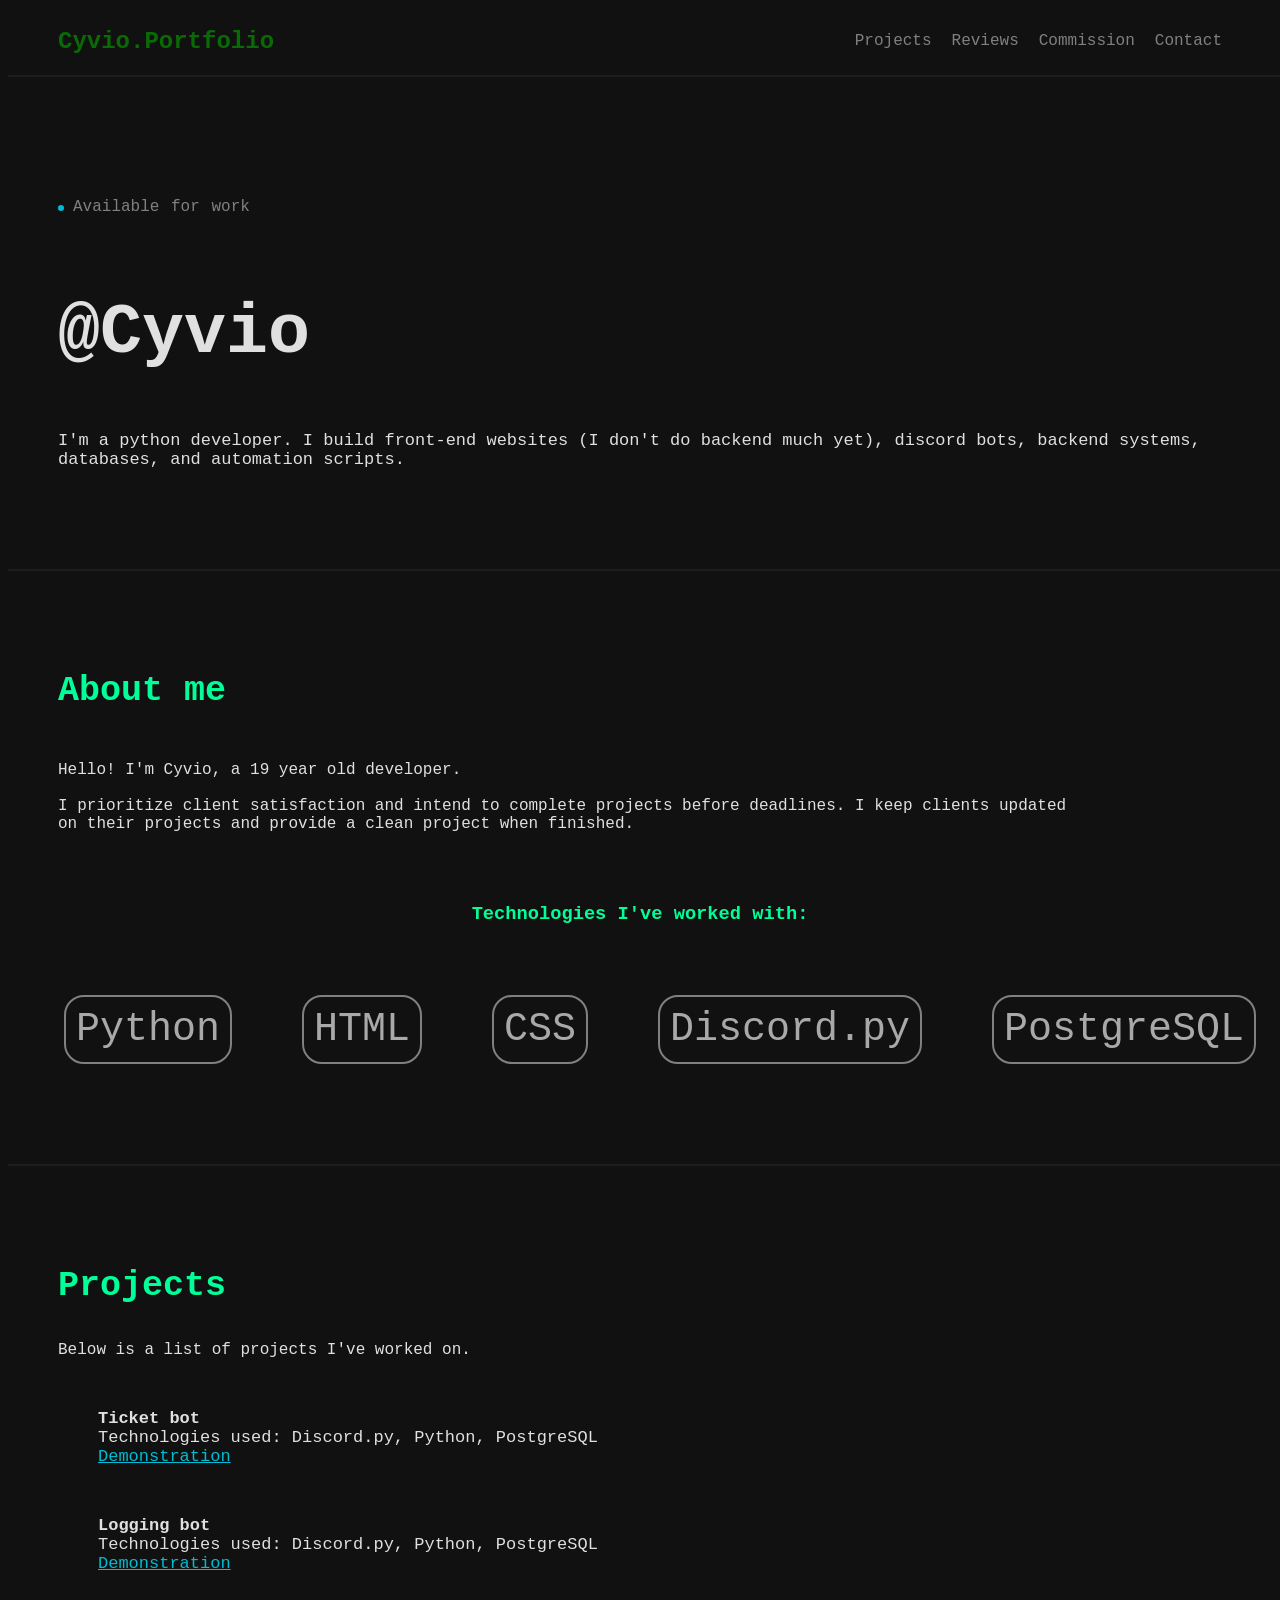
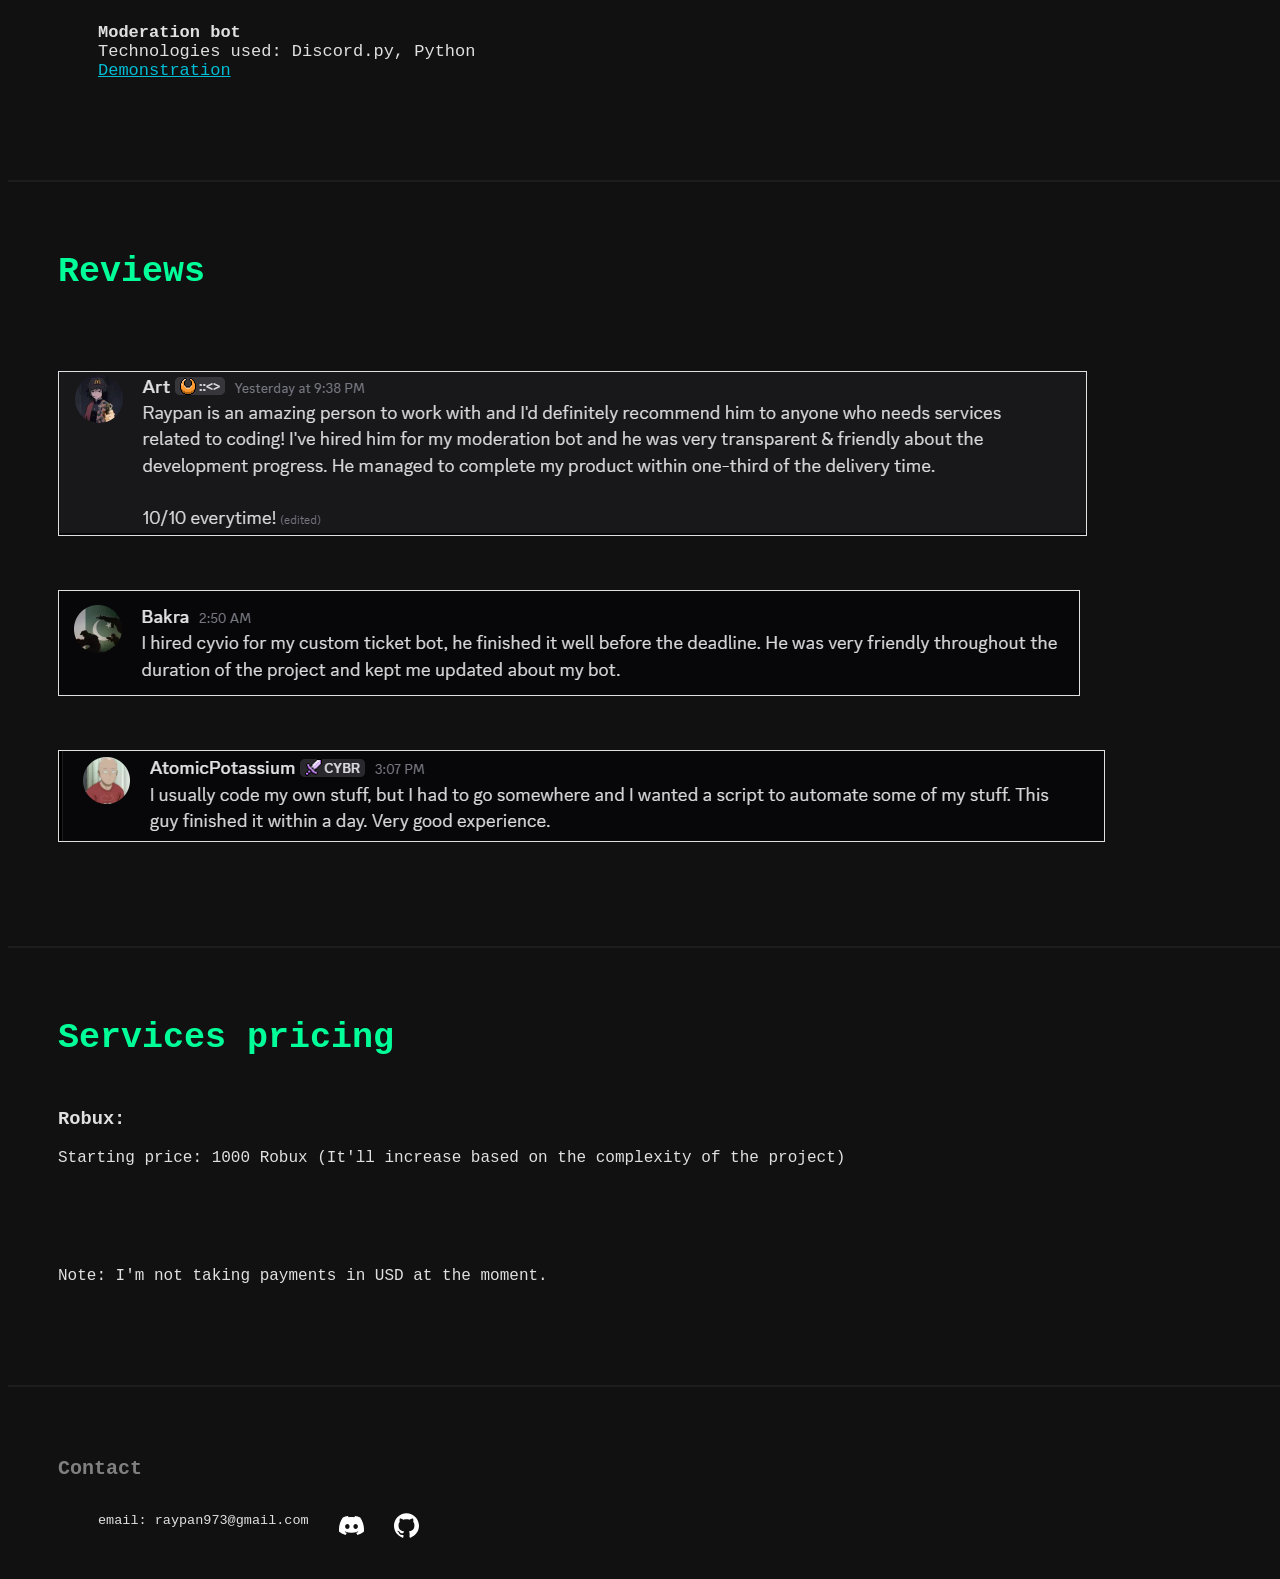
==== index.html @ 3a7b7a1e "Removed a tech" ====
<!DOCTYPE html>
<html lang="en">
<head>
    <meta charset="UTF-8">
    <meta name="viewport" content="width=device-width, initial-scale=1.0">
    <link rel="stylesheet" href="style.css">
    <title>@Cyvio</title>
</head>
<body>

    <!-- Navigation bar -->
    <nav>
        <div class="Navigation">
            <h1 id="Developer_user">Cyvio.Portfolio</h1>
            <ul id="navigation_list">
                <li><a href="#project">Projects</a></li>
                <li><a href="#review">Reviews</a></li>
                <li><a href="#commission">Commission</a></li>
                <li><a href="#contact">Contact</a></li>
            </ul>
        </div>
    </nav>
    <hr id="Navigation_line">

    <!-- Main heading -->
     <section class="main_heading">
        <span id="dot"></span>
        <span id="commission_status">Available for work</span>
        <h1 id="Developer_user_2">@Cyvio</h1>
        <p id="main_heading_description">I'm a python developer. I build front-end websites (I don't do backend much yet), discord bots, backend systems, databases, and automation scripts.</p>
    </section>
    <hr id="Main_heading_line">

    <!-- About me -->
     <section class="aboutme_section">
        <h1 id="Aboutme_heading">About me</h1>
        <p id="Main_description">Hello! I'm Cyvio, a 19 year old developer.</p>
        <br>
        <p id="Aboutme_content">I prioritize client satisfaction and intend to complete projects before deadlines. I keep clients updated<br>on their projects and provide a clean project when finished.</p>
        <h3 id="technologies_heading">Technologies I've worked with:</h3>
        <ul id="technologies_list">
            <li>Python</li>
            <li>HTML</li>
            <li>CSS</li>
            <li>Discord.py</li>
            <li>PostgreSQL</li>
        </ul>
    </section>
     <hr id="Aboutme_line">

     <!-- My projects -->
    <section id="project">
        <h1 id="project_heading">Projects</h1>
        <p id="project_description">Below is a list of projects I've worked on.</p>
        <ul id="project_list">
            <li>
                <strong>Ticket bot</strong>
                <br>
                Technologies used: Discord.py, Python, PostgreSQL
                <br>
                <a href="https://www.youtube.com/watch?v=utS9kUXJtGw" target="_blank">Demonstration</a>
            </li>
            <li>
                <strong>Logging bot</strong>
                <br>
                Technologies used: Discord.py, Python, PostgreSQL
                <br>
                <a href="https://www.youtube.com/watch?v=Y54O_bILZB4" target="_blank">Demonstration</a>
            </li>
            <li>
                <strong>Moderation bot</strong>
                <br>
                Technologies used: Discord.py, Python
                <br>
                <a href="https://www.youtube.com/watch?v=-VPYNNoj98g" target="_blank">Demonstration</a>
            </li>
        </ul>
    </section>
    <hr id="project_line">

    <!-- My reviews -->
     <section id="review">
        <h1 id="reviews_heading">Reviews</h1>
        <img src="review.png" alt="Review_1"/>
        <img src="review2.png" alt="Review_2"/>
        <img src="review3.png" alt="Review_3"/>
     </section>
     <hr id="review_line">

    <!-- Commission -->
     <section id="commission">
        <h1 id="payment_method">Services pricing</h1>
        <h3 id="robux_method">Robux:</h3>
        <p id="robux_pricing">Starting price: 1000 Robux (It'll increase based on the complexity of the project)</p>
        <p id="note">Note: I'm not taking payments in USD at the moment.</p>
     </section>
     <hr id="commission_line">

     <!-- Contact me -->
      <section id="contact">
        <h5 id="contact_info">Contact</h5>
        <ul id="contact_list">
            <li id="email">email: raypan973@gmail.com</li>
            <li>
                <a href="https://discord.com/users/804384349855678515" target="_blank">
                    <img src="discord.svg">
                </a>
            </li>
            <li>
                <a href="https://github.com/Cyvio-dev" target="_blank">
                    <img src="github.svg">
                </a>
            </li>
        </ul>
      </section>

</body>
</html>
---- style.css ----
body {
    background-color: #111111;
}

/* Navigation bar */
.Navigation {
  display: flex;
  justify-content: space-between;
  align-items: center;
}

#navigation_list {
  list-style: none;
  display: flex;
  gap: 20px;
  font-family: "JetBrain Mono", monospace;
  padding-right: 50px;
}

#navigation_list a {
    text-decoration: none;
    color: grey;
}

#navigation_list a:hover {
    color: darkgrey;
}

#Developer_user {
    font-family: "JetBrains Mono", monospace;
    color: #0a6a05;
    padding-left: 50px;
}

#Navigation_line {
    margin-top: 0;
    border: 1px solid rgba(30, 30, 30, 0.941);
    width: 1500px;
}

/* Main heading */
.main_heading {
    padding-left: 50px;
    margin-top: 120px;
}

#dot {
    display: inline-block;
    width: 6px;
    height: 6px;
    background: #00bcd4;
    border-radius: 50%;
}

#commission_status {
    color: grey;
    padding-left: 5px;
    word-spacing: 2px;
    font-family: "JetBrains Mono", monospace;
}

#Developer_user_2 {
    font-family: "JetBrains Mono", monospace;
    color: #e0e0e0;
    padding-top: 20px;
    font-size: 70px;
}

#main_heading_description {
    font-family: "JetBrain Mono", monospace;
    color: #e0e0e0;
    font-size: 17px;
}

#Main_heading_line {
    margin-top: 100px;
    border: 1px solid rgba(30, 30, 30, 0.941);
    width: 1500px;
}

/* About me */
.aboutme_section {
    margin-top: 100px;
    padding-left: 50px;
}

#Aboutme_heading {
    font-family: "JetBrain Mono", monospace;
    font-size: 35px;
    color: #00ff99;
}

#Main_description {
    color: #e0e0e0;
    font-family: "JetBrain Mono", monospace;
    margin-top: 50px;
    margin-bottom: 0px;
}

#Aboutme_content {
    color: #e0e0e0;
    font-family: "JetBrain Mono", monospace;
    margin-top: 0px;
}

#technologies_heading {
    color: #00ff99;
    font-family: "JetBrain Mono", monospace;
    margin-top: 70px;
    text-align: center;
    padding-right: 50px;
}

#technologies_list {
    list-style: none;
    color: darkgrey;
    font-family: "JetBrain Mono", monospace;
    display: flex;
    justify-content: center;
    padding-right: 50px;
    margin-top: 70px;
    gap: 70px;
    font-size: 40px;
}

#technologies_list li {
    border: 2px solid grey;
    padding: 10px;
    border-radius: 20px;
}

#Aboutme_line {
    margin-top: 100px;
    border: 1px solid rgba(30, 30, 30, 0.941);
    width: 1500px;
}

/* My projects */
#project {
    margin-top: 100px;
    padding-left: 50px;
}

#project_heading {
    font-family: "JetBrain Mono", monospace;
    font-size: 35px;
    color: #00ff99;
}

#project_description {
    margin-top: 35px;
    font-family: "JetBrain Mono", monospace;
    color: #e0e0e0;
}

#project_list {
    margin-top: 50px;
    list-style: none;
    font-family: "JetBrain Mono", monospace;
    color: #e0e0e0;
}

#project_list li {
    margin-bottom: 50px;
    font-size: 17px;
}

#project_list a {
    color: #00bcd4;
}

#project_line {
    margin-top: 100px;
    border: 1px solid rgba(30, 30, 30, 0.941);
    width: 1500px;
}

/* My reviews */
#review {
    margin-top: 70px;
    padding-left: 50px;
}

#reviews_heading {
    font-family: "JetBrain Mono", monospace;
    font-size: 35px;
    color: #00ff99;
}

#review img {
    border: 1px solid #e0e0e0;
    margin-top: 50px;
}

#review_line {
    margin-top: 100px;
    border: 1px solid rgba(30, 30, 30, 0.941);
    width: 1500px;
}

/* Commission */
#commission {
    margin-top: 70px;
    padding-left: 50px;
}

#payment_method {
    font-family: "JetBrain Mono", monospace;
    font-size: 35px;
    color: #00ff99;
}

#robux_method {
    font-family: "JetBrain Mono", monospace;
    color: #e0e0e0;
    margin-top: 50px;
}

#robux_pricing {
    font-family: "JetBrain Mono", monospace;
    color:#e0e0e0;
}

#note {
    font-family: "JetBrain Mono", monospace;
    color: #e0e0e0;
    margin-top: 100px;
}

#commission_line {
    margin-top: 100px;
    border: 1px solid rgba(30, 30, 30, 0.941);
    width: 1500px;
}

/* My contact */
#contact {
    margin-top: 70px;
    padding-left: 50px;
}

#contact_info {
    font-family: "JetBrain Mono", monospace;
    font-size: 20px;
    color: grey;
}

#contact_list {
    list-style: none;
    display: flex;
    gap: 30px;
}

#email {
    font-family: "JetBrain Mono", monospace;
    color: #e0e0e0;
    font-size: 13.5px;
}

#contact_list img {
    width: 25px;
    filter: invert(1);
}


html {
  scroll-behavior: smooth;
}

section {
  scroll-margin-top: 80px;
}
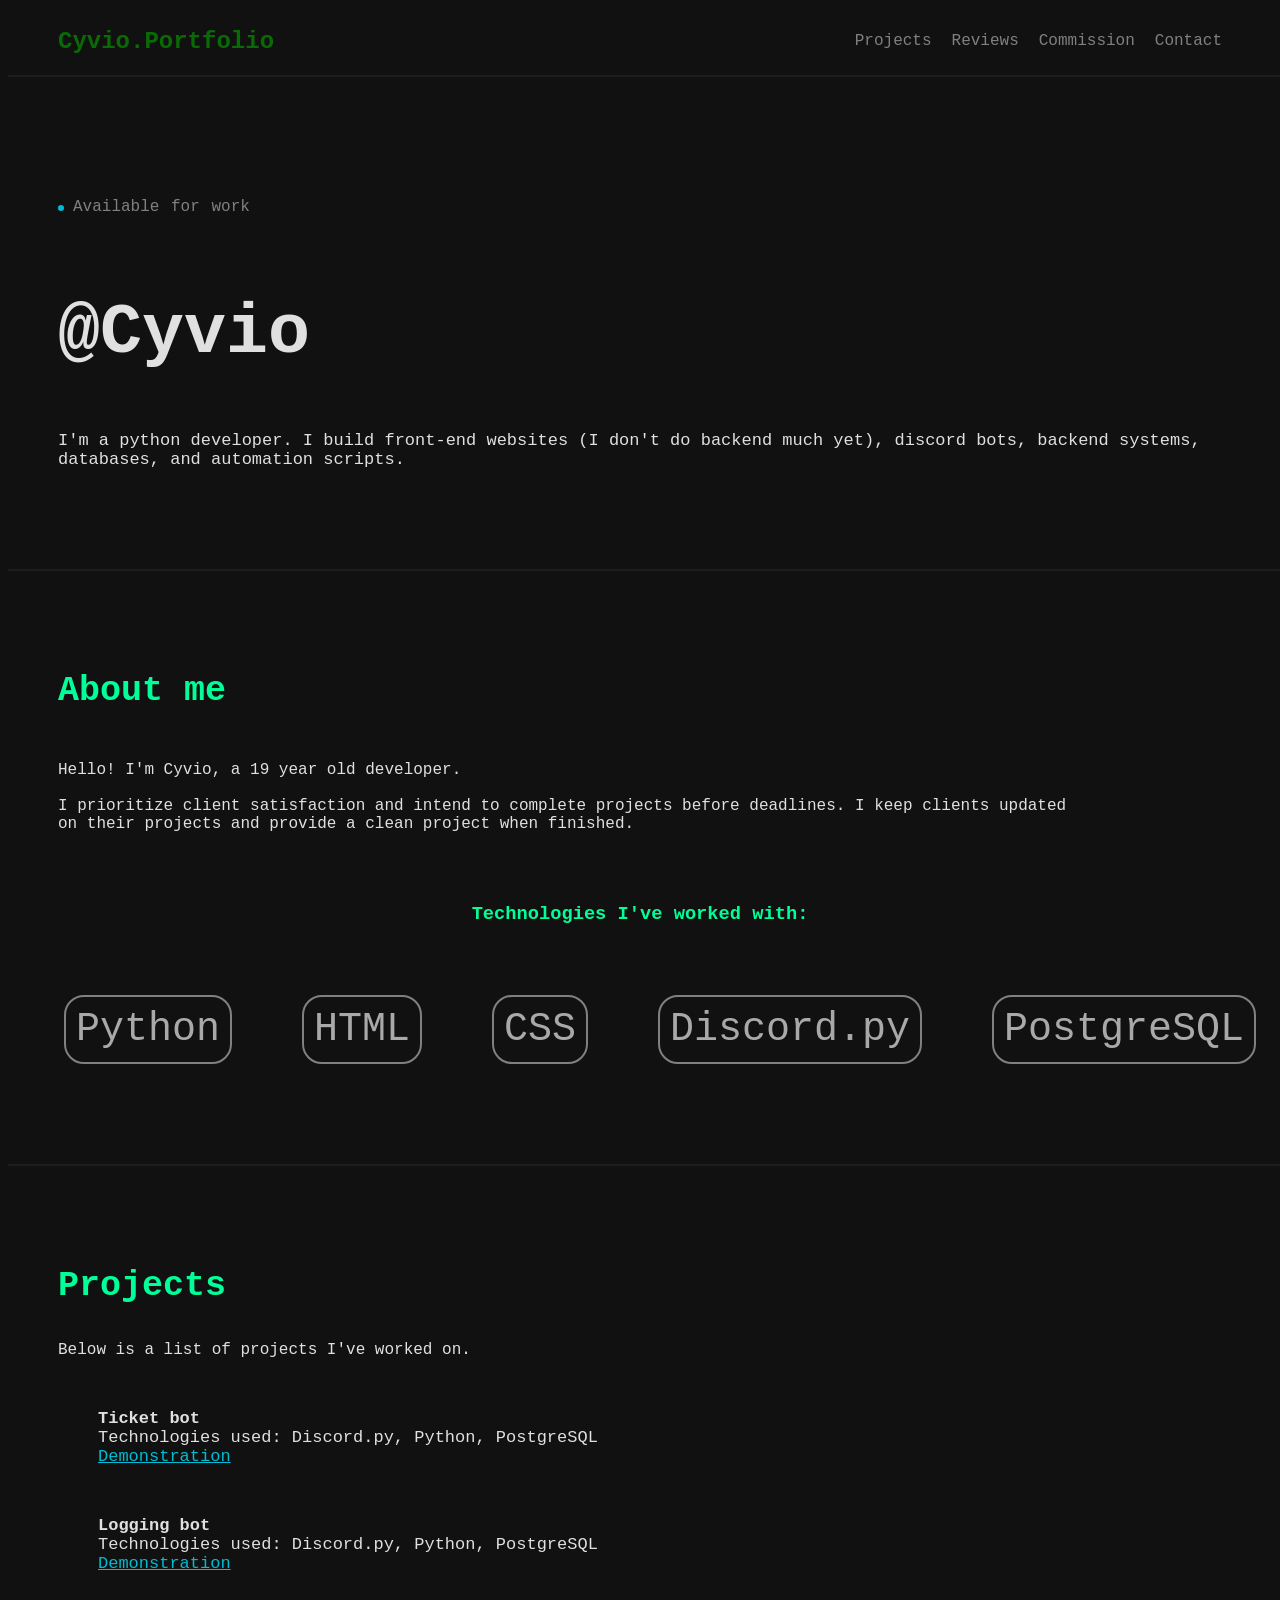
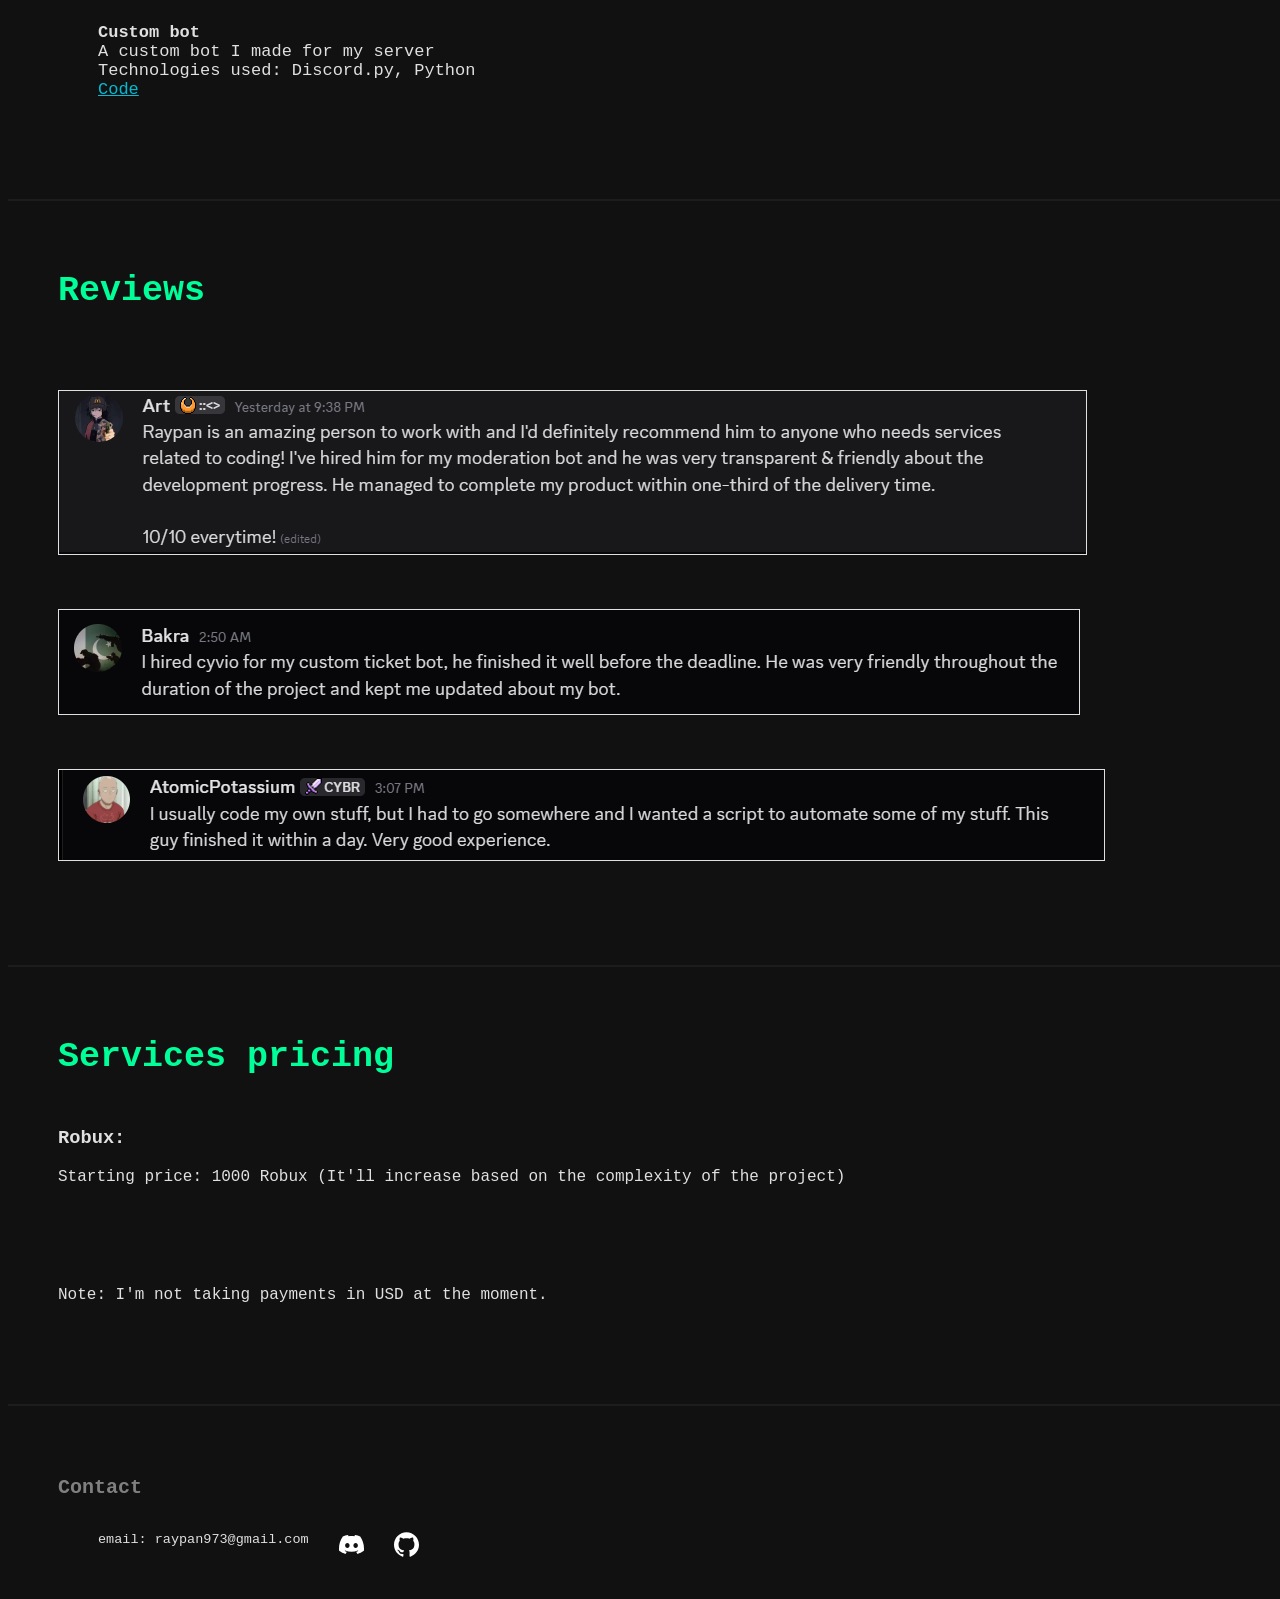
==== commit aac51597: "Added a project" ====
--- a/index.html
+++ b/index.html
@@ -68,11 +68,13 @@
                 <a href="https://www.youtube.com/watch?v=Y54O_bILZB4" target="_blank">Demonstration</a>
             </li>
             <li>
-                <strong>Moderation bot</strong>
+                <strong>Custom bot</strong>
+                <br>
+                A custom bot I made for my server
                 <br>
                 Technologies used: Discord.py, Python
                 <br>
-                <a href="https://www.youtube.com/watch?v=-VPYNNoj98g" target="_blank">Demonstration</a>
+                <a href="https://github.com/Cyvio-dev/Custom-bot" target="_blank">Code</a>
             </li>
         </ul>
     </section>
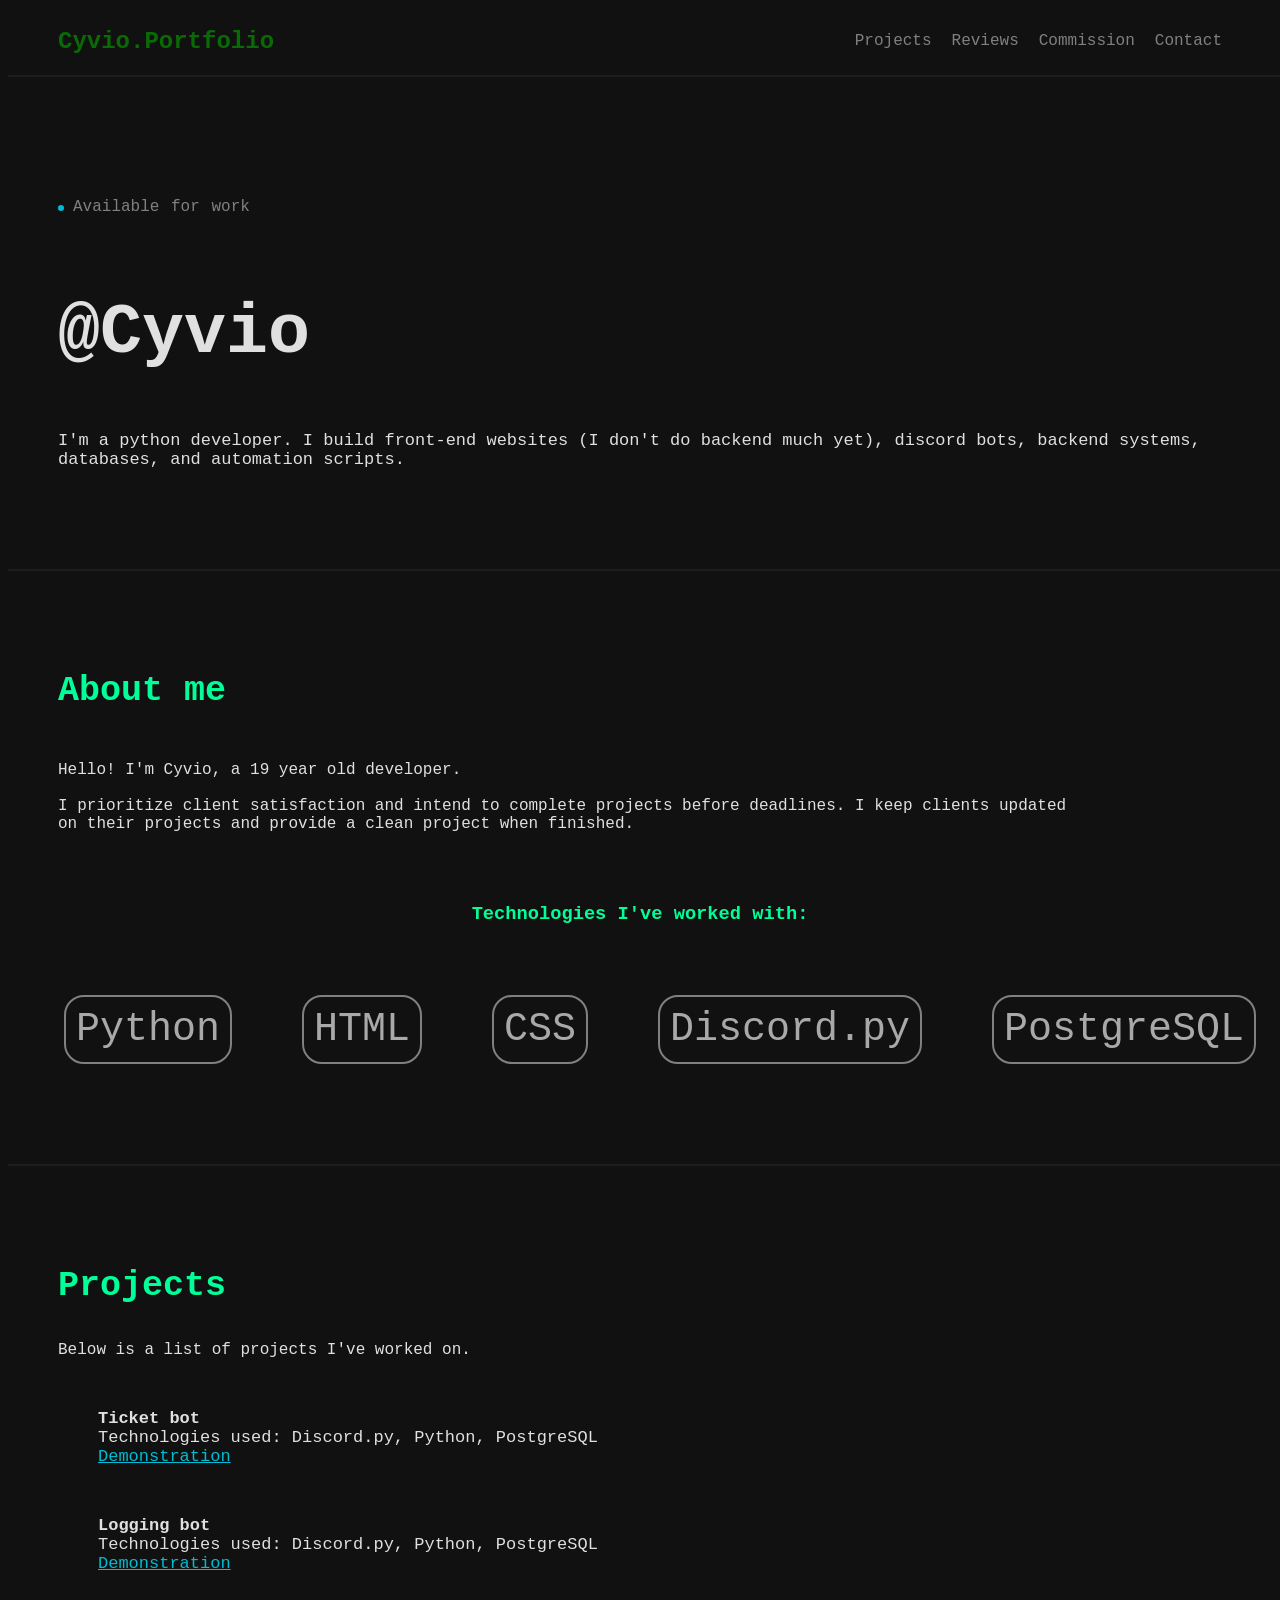
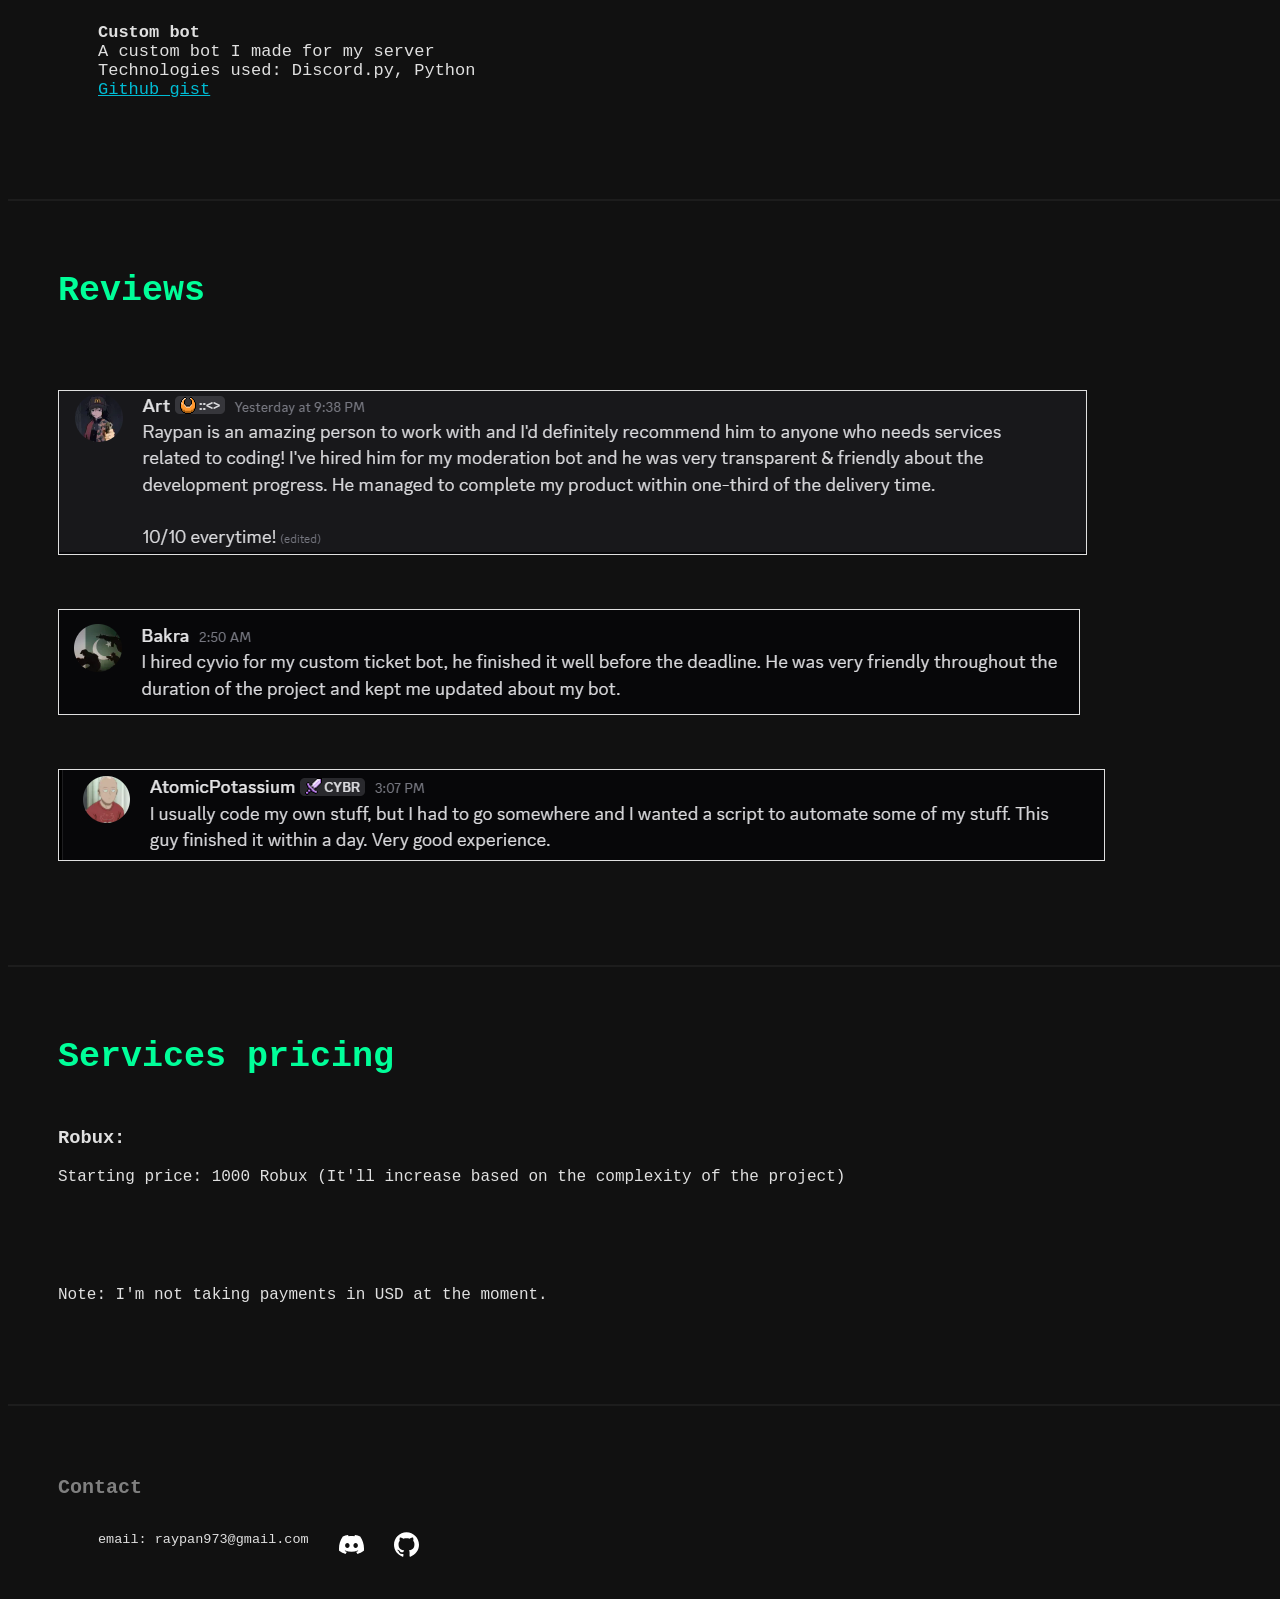
==== commit dd00e0e9: "Changed links" ====
--- a/index.html
+++ b/index.html
@@ -74,7 +74,7 @@
                 <br>
                 Technologies used: Discord.py, Python
                 <br>
-                <a href="https://github.com/Cyvio-dev/Custom-bot" target="_blank">Code</a>
+                <a href="https://gist.github.com/Cyvio-dev/725936ddc786d1ee50e1bc332ef6ec6b" target="_blank">Github gist</a>
             </li>
         </ul>
     </section>
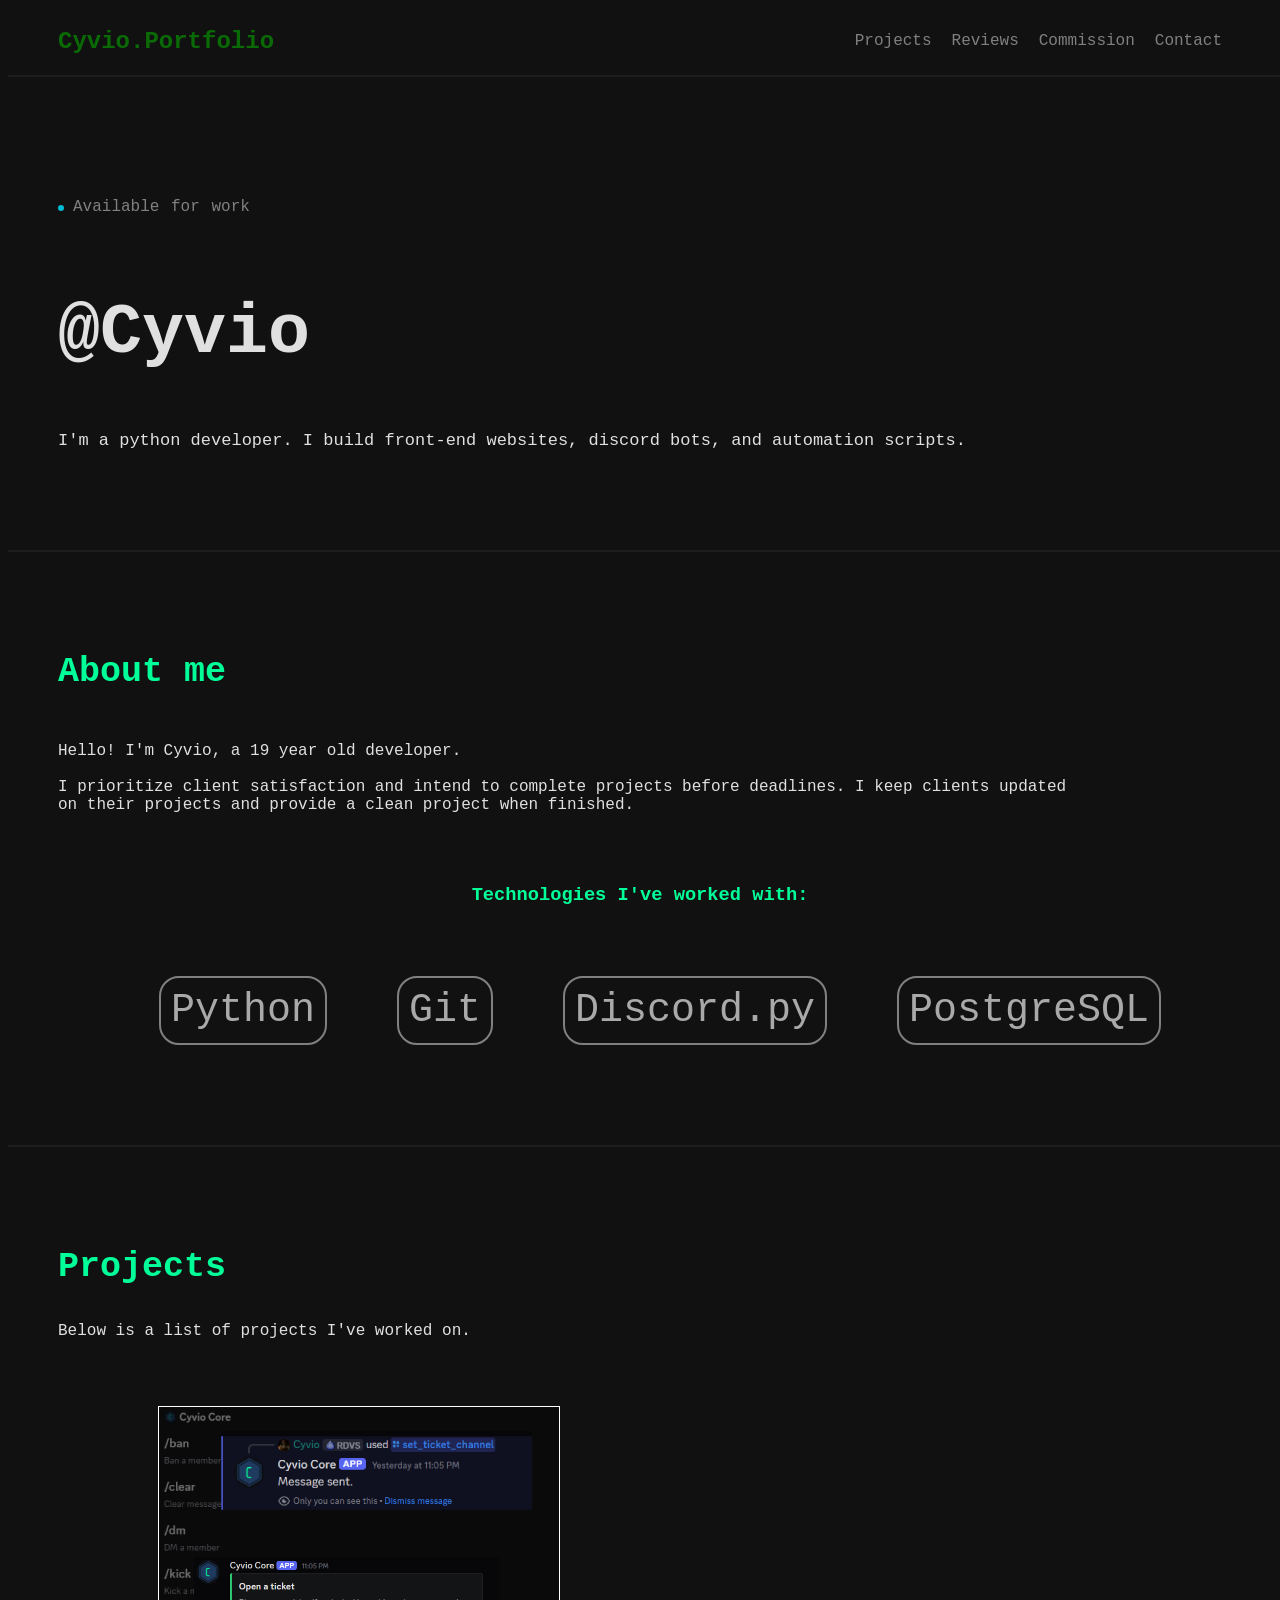
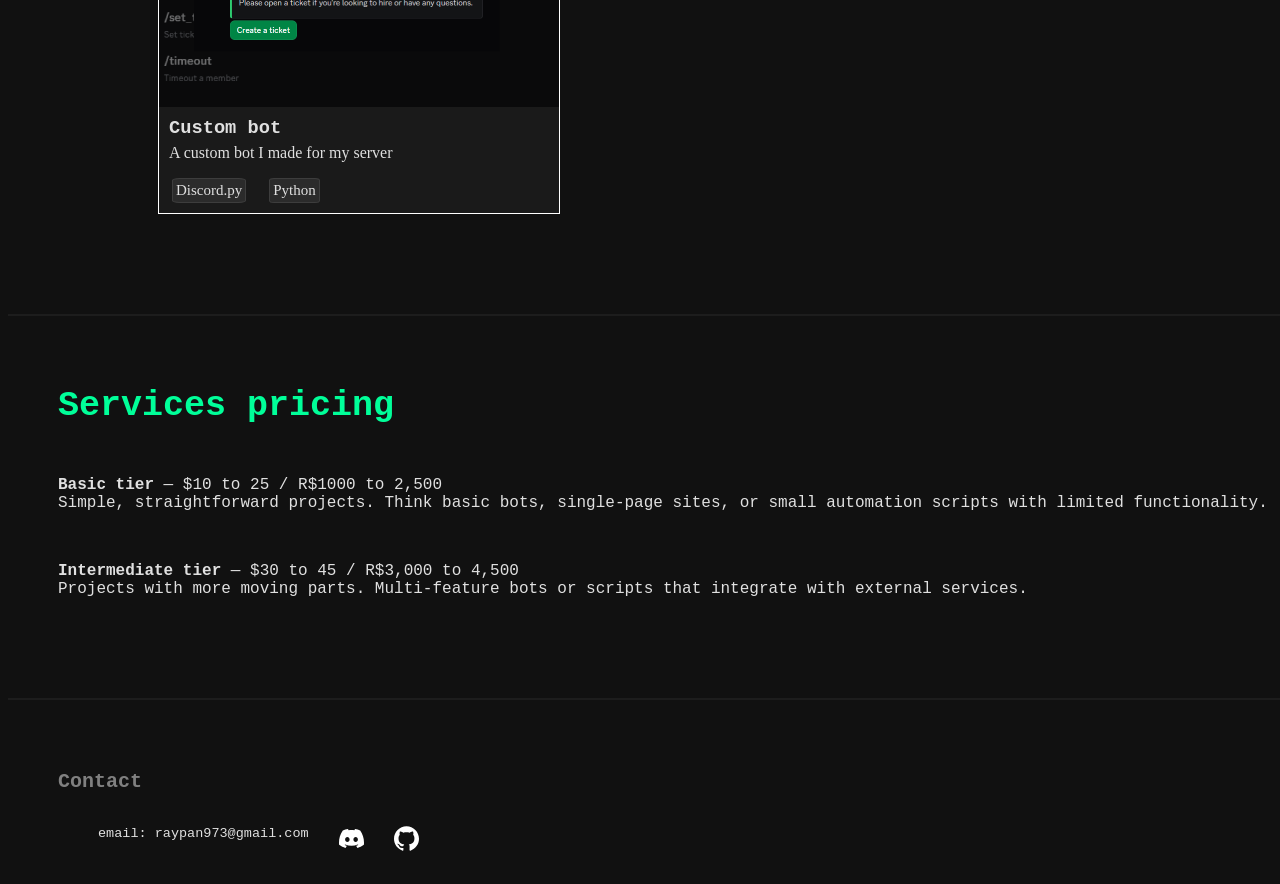
==== commit c14ad6ed: "Made changes" ====
--- a/index.html
+++ b/index.html
@@ -2,7 +2,6 @@
 <html lang="en">
 <head>
     <meta charset="UTF-8">
-    <meta name="viewport" content="width=device-width, initial-scale=1.0">
     <link rel="stylesheet" href="style.css">
     <title>@Cyvio</title>
 </head>
@@ -14,7 +13,7 @@
             <h1 id="Developer_user">Cyvio.Portfolio</h1>
             <ul id="navigation_list">
                 <li><a href="#project">Projects</a></li>
-                <li><a href="#review">Reviews</a></li>
+                <li><a href="reviews.html">Reviews</a></li>
                 <li><a href="#commission">Commission</a></li>
                 <li><a href="#contact">Contact</a></li>
             </ul>
@@ -27,7 +26,7 @@
         <span id="dot"></span>
         <span id="commission_status">Available for work</span>
         <h1 id="Developer_user_2">@Cyvio</h1>
-        <p id="main_heading_description">I'm a python developer. I build front-end websites (I don't do backend much yet), discord bots, backend systems, databases, and automation scripts.</p>
+        <p id="main_heading_description">I'm a python developer. I build front-end websites, discord bots, and automation scripts.</p>
     </section>
     <hr id="Main_heading_line">
 
@@ -40,8 +39,7 @@
         <h3 id="technologies_heading">Technologies I've worked with:</h3>
         <ul id="technologies_list">
             <li>Python</li>
-            <li>HTML</li>
-            <li>CSS</li>
+            <li>Git</li>
             <li>Discord.py</li>
             <li>PostgreSQL</li>
         </ul>
@@ -52,49 +50,24 @@
     <section id="project">
         <h1 id="project_heading">Projects</h1>
         <p id="project_description">Below is a list of projects I've worked on.</p>
-        <ul id="project_list">
-            <li>
-                <strong>Ticket bot</strong>
-                <br>
-                Technologies used: Discord.py, Python, PostgreSQL
-                <br>
-                <a href="https://www.youtube.com/watch?v=utS9kUXJtGw" target="_blank">Demonstration</a>
-            </li>
-            <li>
-                <strong>Logging bot</strong>
-                <br>
-                Technologies used: Discord.py, Python, PostgreSQL
-                <br>
-                <a href="https://www.youtube.com/watch?v=Y54O_bILZB4" target="_blank">Demonstration</a>
-            </li>
-            <li>
-                <strong>Custom bot</strong>
-                <br>
-                A custom bot I made for my server
-                <br>
-                Technologies used: Discord.py, Python
-                <br>
-                <a href="https://gist.github.com/Cyvio-dev/725936ddc786d1ee50e1bc332ef6ec6b" target="_blank">Github gist</a>
-            </li>
-        </ul>
+        <div class="project_cards">
+            <div class="project_1">
+                <a href="https://gist.github.com/Cyvio-dev/725936ddc786d1ee50e1bc332ef6ec6b" target="_blank"><img src="images/custombot.png" id="custombot" alt="custombot_preview"></a>
+                <h3 id="projectheading_1">Custom bot</h3>
+                <p id="description_1">A custom bot I made for my server</p>
+                <div class="tags">
+                    <span class="tag">Discord.py</span>
+                    <span class="tag">Python</span>
+                </div>
+            </div>
     </section>
     <hr id="project_line">
-
-    <!-- My reviews -->
-     <section id="review">
-        <h1 id="reviews_heading">Reviews</h1>
-        <img src="review.png" alt="Review_1"/>
-        <img src="review2.png" alt="Review_2"/>
-        <img src="review3.png" alt="Review_3"/>
-     </section>
-     <hr id="review_line">
 
     <!-- Commission -->
      <section id="commission">
         <h1 id="payment_method">Services pricing</h1>
-        <h3 id="robux_method">Robux:</h3>
-        <p id="robux_pricing">Starting price: 1000 Robux (It'll increase based on the complexity of the project)</p>
-        <p id="note">Note: I'm not taking payments in USD at the moment.</p>
+        <p id="basic_tier"><strong>Basic tier</strong> — $10 to 25 / R$1000 to 2,500<br>Simple, straightforward projects. Think basic bots, single-page sites, or small automation scripts with limited functionality.</p>
+        <p id="intermediate_tier"><strong>Intermediate tier</strong> — $30 to 45 / R$3,000 to 4,500<br>Projects with more moving parts. Multi-feature bots or scripts that integrate with external services.</p>
      </section>
      <hr id="commission_line">
 
@@ -105,12 +78,12 @@
             <li id="email">email: raypan973@gmail.com</li>
             <li>
                 <a href="https://discord.com/users/804384349855678515" target="_blank">
-                    <img src="discord.svg">
+                    <img src="images/discord.svg">
                 </a>
             </li>
             <li>
                 <a href="https://github.com/Cyvio-dev" target="_blank">
-                    <img src="github.svg">
+                    <img src="images/github.svg">
                 </a>
             </li>
         </ul>
--- a/style.css
+++ b/style.css
@@ -4,17 +4,17 @@
 
 /* Navigation bar */
 .Navigation {
-  display: flex;
-  justify-content: space-between;
-  align-items: center;
+    display: flex;
+    justify-content: space-between;
+    align-items: center;
 }
 
 #navigation_list {
-  list-style: none;
-  display: flex;
-  gap: 20px;
-  font-family: "JetBrain Mono", monospace;
-  padding-right: 50px;
+    list-style: none;
+    display: flex;
+    gap: 20px;
+    font-family: "JetBrain Mono", monospace;
+    padding-right: 50px;
 }
 
 #navigation_list a {
@@ -153,46 +153,63 @@
     color: #e0e0e0;
 }
 
-#project_list {
-    margin-top: 50px;
-    list-style: none;
-    font-family: "JetBrain Mono", monospace;
-    color: #e0e0e0;
-}
-
-#project_list li {
-    margin-bottom: 50px;
-    font-size: 17px;
-}
-
-#project_list a {
-    color: #00bcd4;
+.project_cards {
+    display: flex;
+    gap: 50px;
+}
+
+.project_1 {
+    border: 1px solid #fff;
+    margin-left: 100px;
+    margin-top: 50px;
+    background-color: #1a1a1a;
+    overflow: hidden;
+    transition: transform 0.5s ease;
+}
+
+.project_1:hover {
+    transform: scale(1.05);
+}
+
+#custombot {
+    height: 300px;
+    width: 400px;
+    display: block;
+}
+
+#projectheading_1 {
+    margin-top: 10px;
+    margin-left: 10px;
+    margin-bottom: 5px;
+    font-family: "JetBrains Mono", monospace;
+    color: #e0e0e0;
+}
+
+#description_1 {
+    margin-top: 0%;
+    margin-left: 10px;
+    color: #e0e0e0;
+    font-family: "JetBrains Mono" monospace;
+}
+
+.tags {
+    display: flex;
+    gap: 10px;
+}
+
+.tag {
+    font-family: "JetBrains Mono" monospace;
+    color: #e0e0e0;
+    margin-bottom: 10px;
+    margin-left: 13px;
+    border: 1px solid #3d3d3d;
+    border-radius: 10%;
+    background-color: #2b2b2b;
+    font-size: 15px;
+    padding: 3px 3px;
 }
 
 #project_line {
-    margin-top: 100px;
-    border: 1px solid rgba(30, 30, 30, 0.941);
-    width: 1500px;
-}
-
-/* My reviews */
-#review {
-    margin-top: 70px;
-    padding-left: 50px;
-}
-
-#reviews_heading {
-    font-family: "JetBrain Mono", monospace;
-    font-size: 35px;
-    color: #00ff99;
-}
-
-#review img {
-    border: 1px solid #e0e0e0;
-    margin-top: 50px;
-}
-
-#review_line {
     margin-top: 100px;
     border: 1px solid rgba(30, 30, 30, 0.941);
     width: 1500px;
@@ -210,21 +227,18 @@
     color: #00ff99;
 }
 
-#robux_method {
-    font-family: "JetBrain Mono", monospace;
-    color: #e0e0e0;
-    margin-top: 50px;
-}
-
-#robux_pricing {
+#basic_tier {
+    font-family: "JetBrain Mono", monospace;
+    color: #e0e0e0;
+    margin-top: 50px;
+    margin-bottom: 50px;
+}
+
+#intermediate_tier {
     font-family: "JetBrain Mono", monospace;
     color:#e0e0e0;
-}
-
-#note {
-    font-family: "JetBrain Mono", monospace;
-    color: #e0e0e0;
-    margin-top: 100px;
+    margin-top: 50px;
+    margin-bottom: 25px
 }
 
 #commission_line {
@@ -264,9 +278,9 @@
 
 
 html {
-  scroll-behavior: smooth;
+scroll-behavior: smooth;
 }
 
 section {
-  scroll-margin-top: 80px;
-}
+scroll-margin-top: 80px;
+}
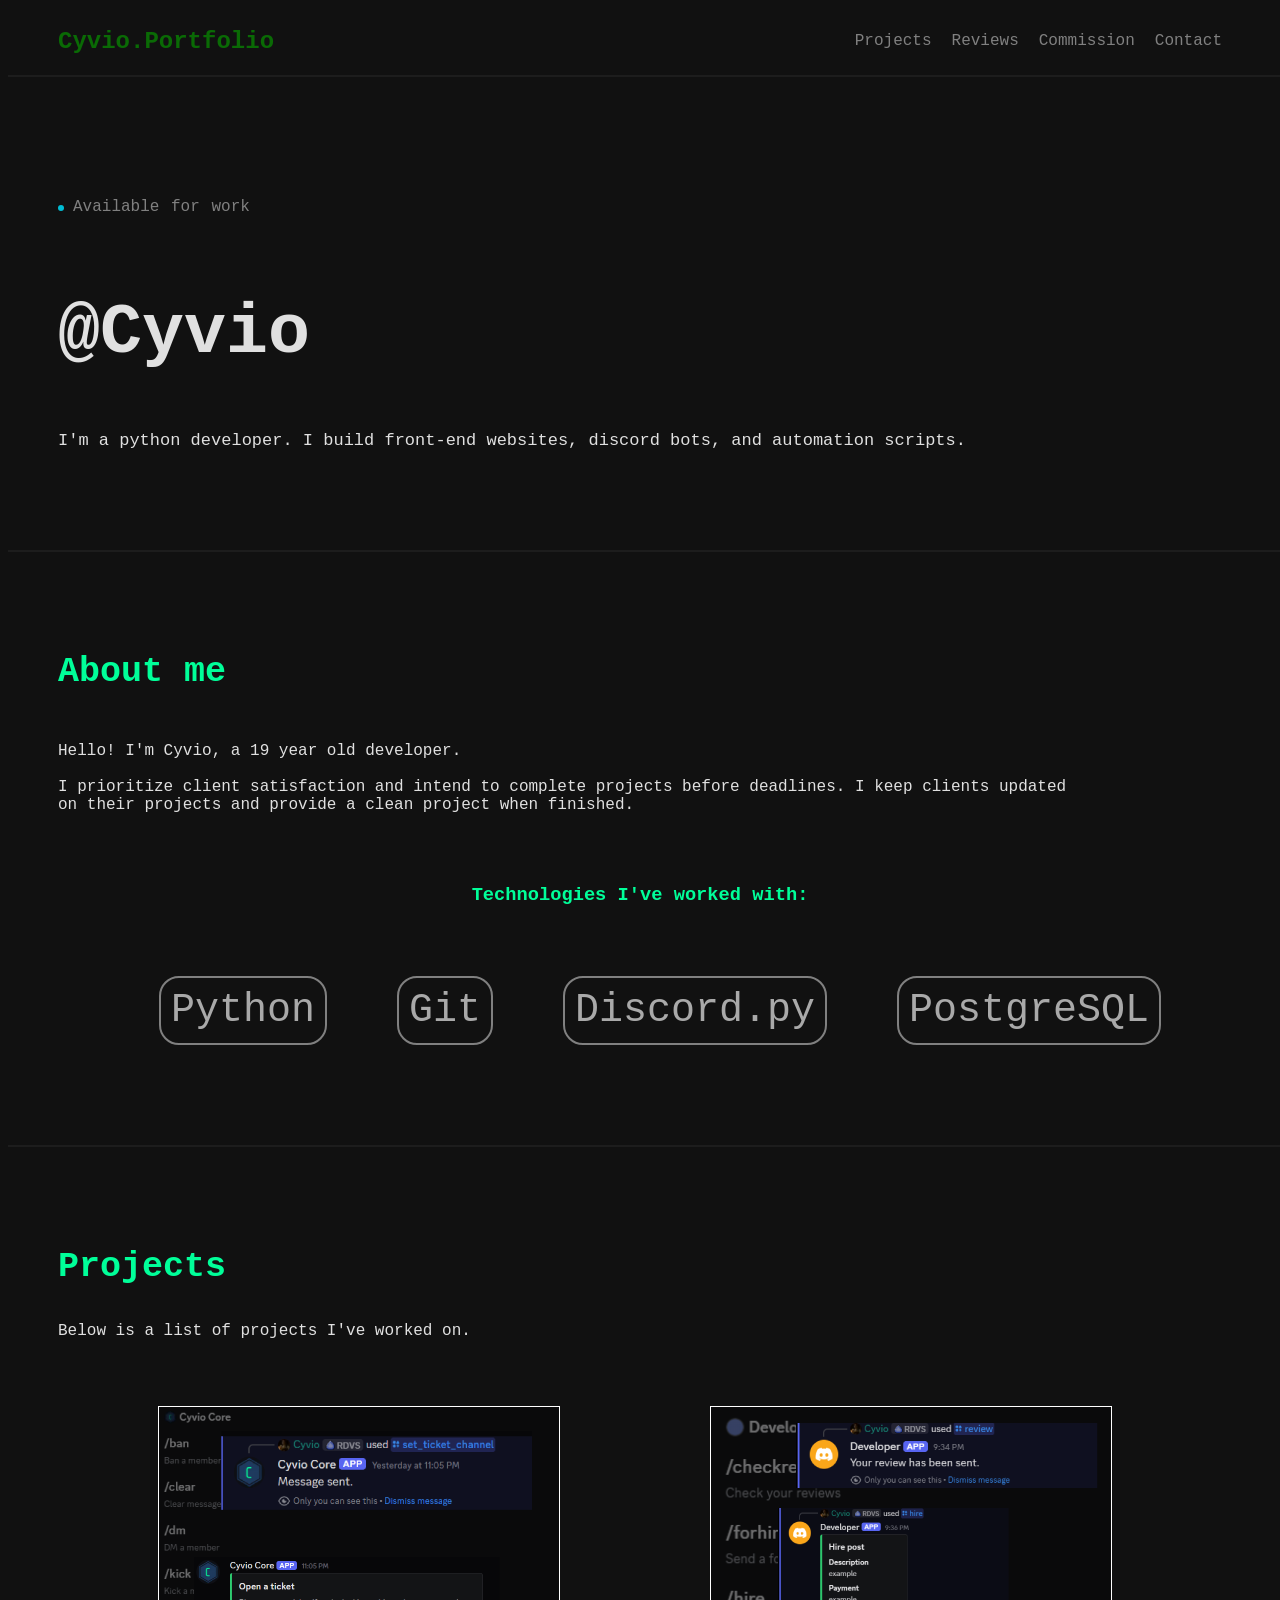
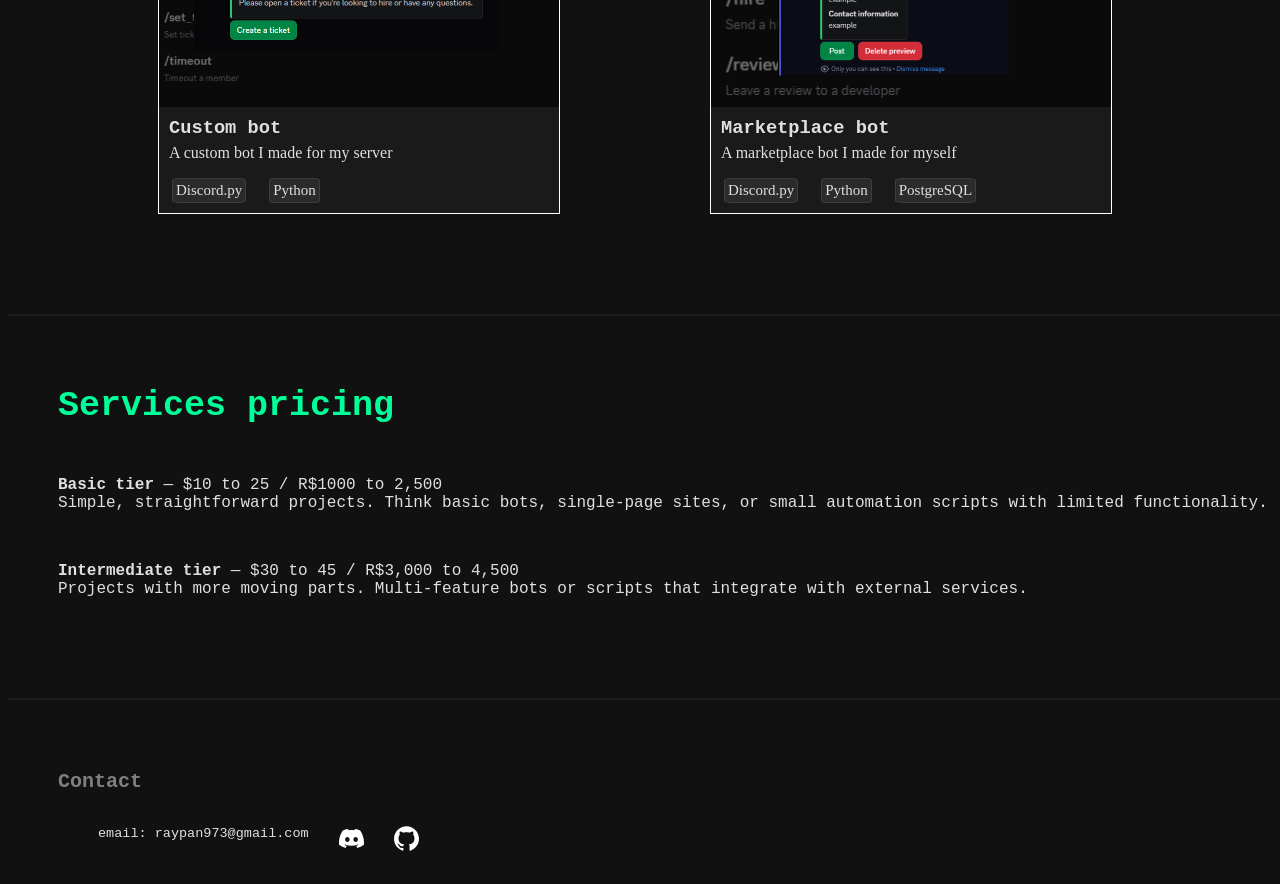
==== commit d6c436ae: "Added a project" ====
--- a/index.html
+++ b/index.html
@@ -60,6 +60,17 @@
                     <span class="tag">Python</span>
                 </div>
             </div>
+             <div class="project_2">
+                <a href="https://gist.github.com/Cyvio-dev/52c444d5ba1621b1933fbbebc5061ee3" target="_blank"><img src="images/marketplace.png" id="custombot" alt="custombot_preview"></a>
+                <h3 id="projectheading_2">Marketplace bot</h3>
+                <p id="description_2">A marketplace bot I made for myself</p>
+                <div class="tags">
+                    <span class="tag">Discord.py</span>
+                    <span class="tag">Python</span>
+                    <span class="tag">PostgreSQL</span>
+                </div>
+            </div>
+        </div>
     </section>
     <hr id="project_line">
 
--- a/style.css
+++ b/style.css
@@ -186,6 +186,40 @@
 }
 
 #description_1 {
+    margin-top: 0%;
+    margin-left: 10px;
+    color: #e0e0e0;
+    font-family: "JetBrains Mono" monospace;
+}
+
+.project_2 {
+    border: 1px solid #fff;
+    margin-left: 100px;
+    margin-top: 50px;
+    background-color: #1a1a1a;
+    overflow: hidden;
+    transition: transform 0.5s ease;
+}
+
+.project_2:hover {
+    transform: scale(1.05);
+}
+
+#marketplace {
+    height: 300px;
+    width: 400px;
+    display: block;
+}
+
+#projectheading_2 {
+    margin-top: 10px;
+    margin-left: 10px;
+    margin-bottom: 5px;
+    font-family: "JetBrains Mono", monospace;
+    color: #e0e0e0;
+}
+
+#description_2 {
     margin-top: 0%;
     margin-left: 10px;
     color: #e0e0e0;
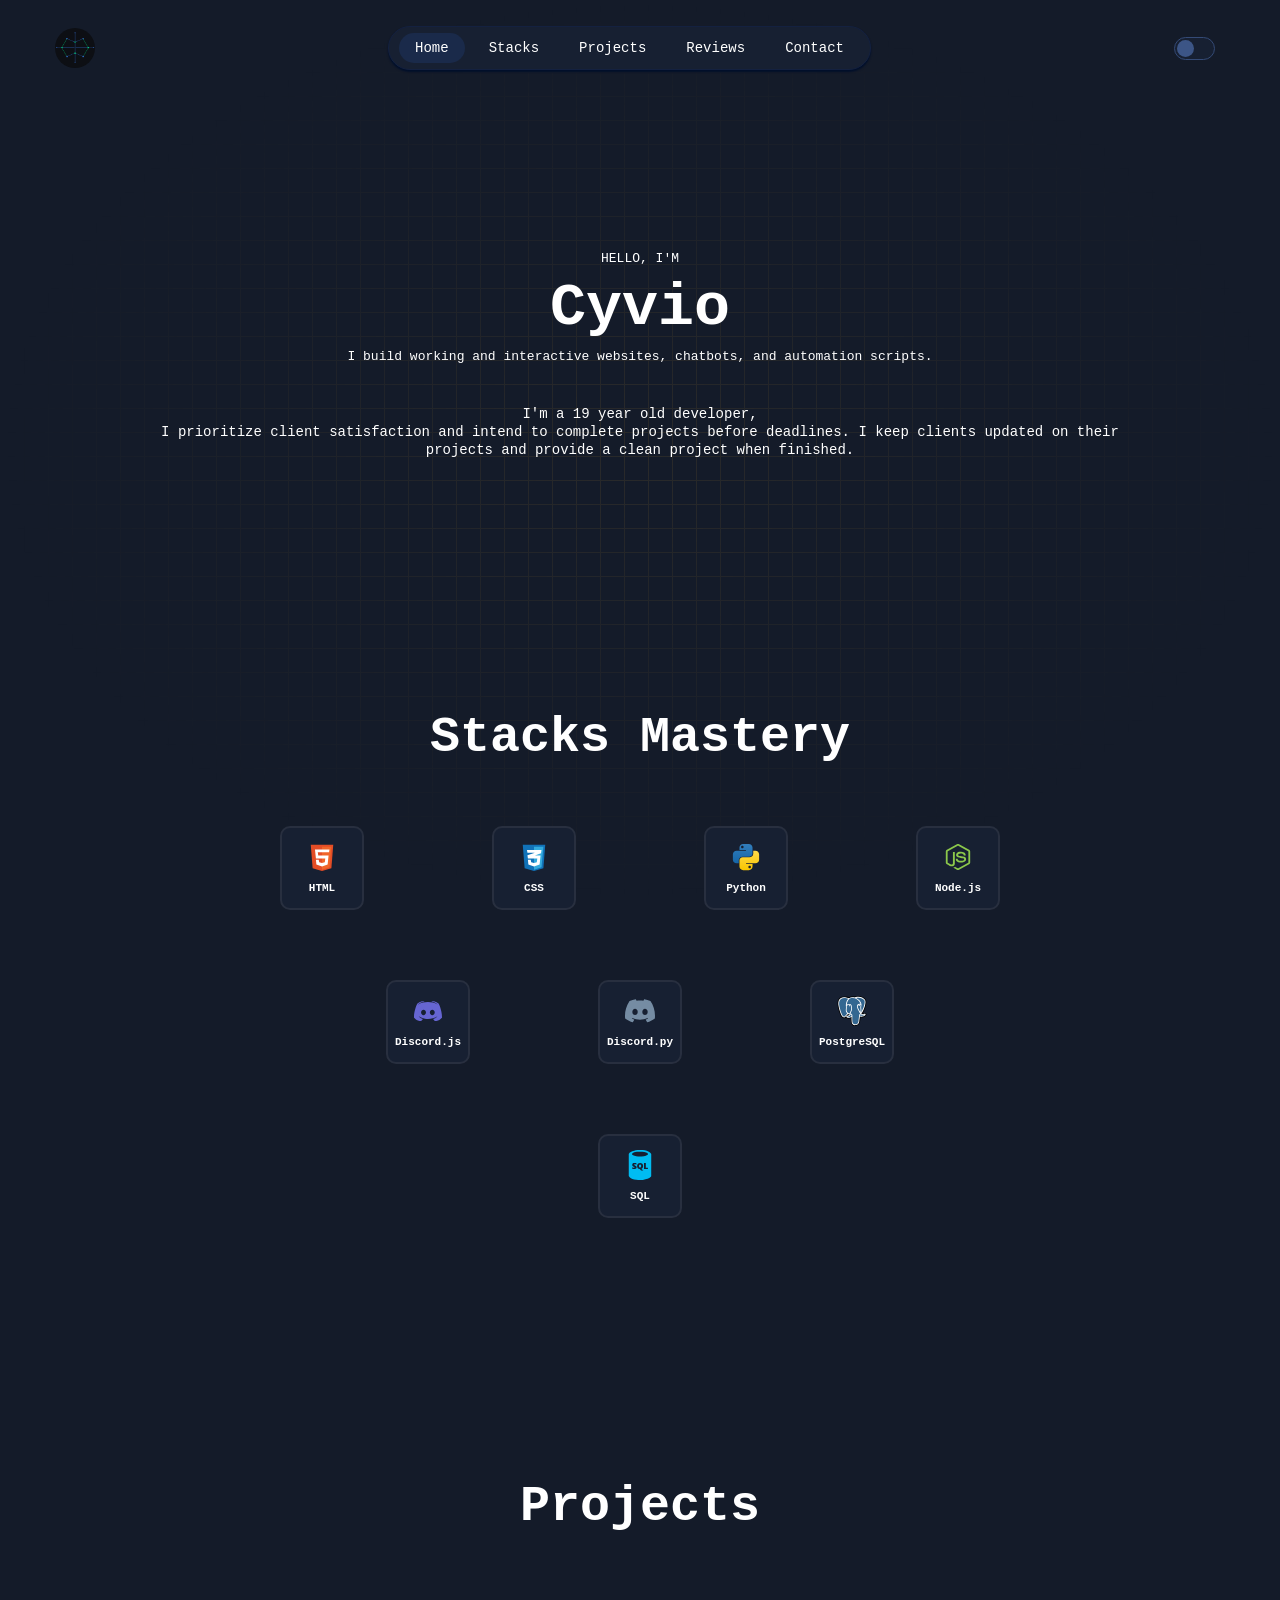
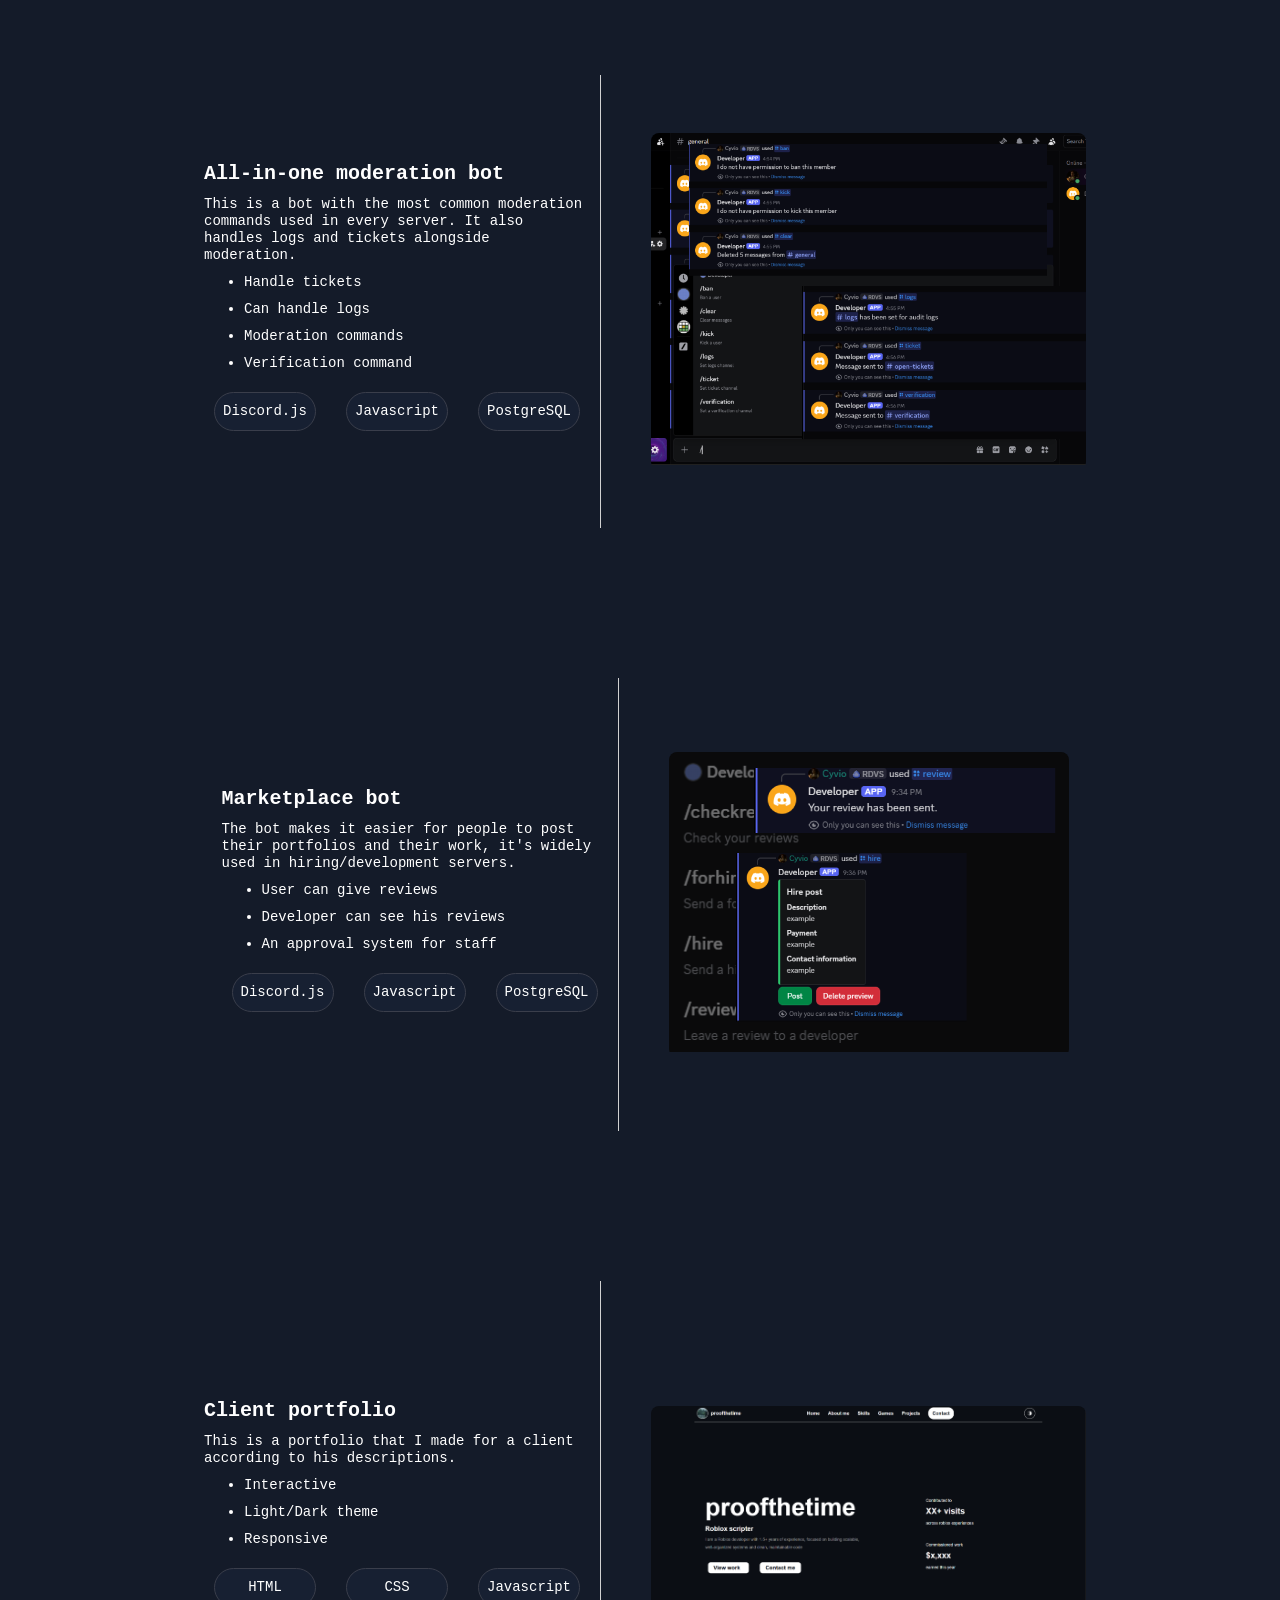
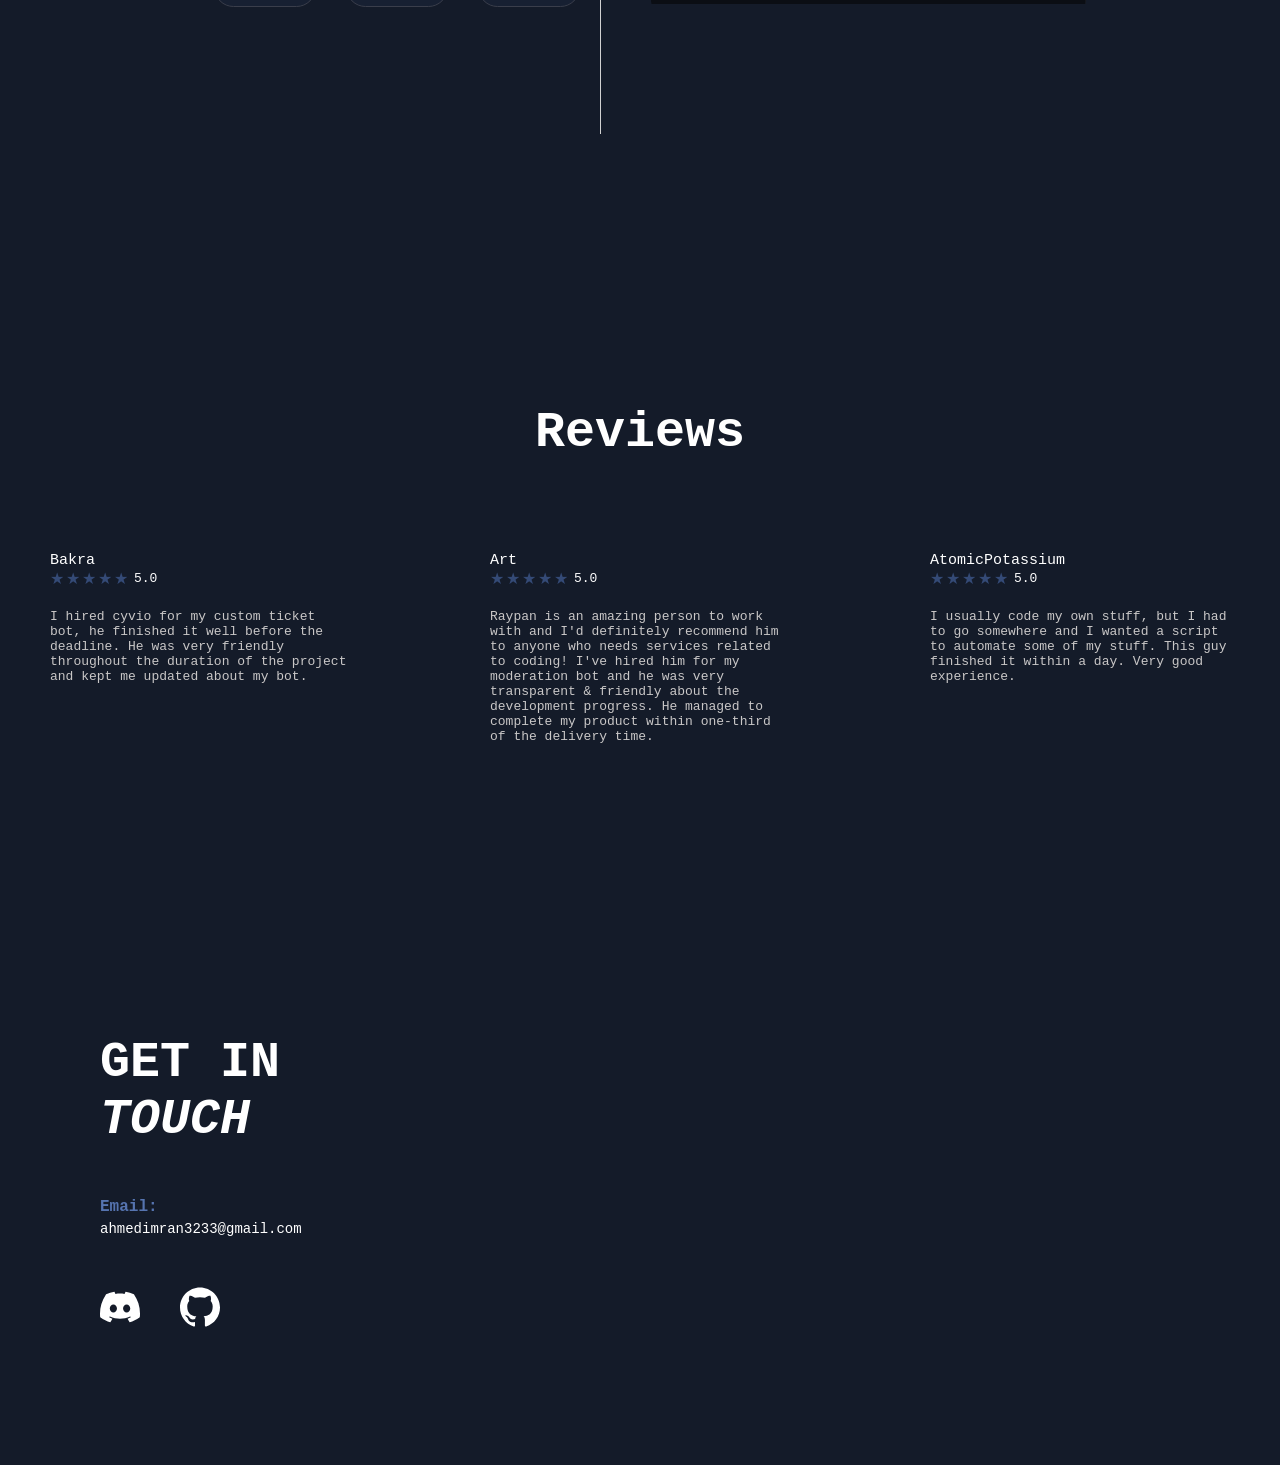
==== commit 555e65d2: "Changed portfolio" ====
--- a/index.html
+++ b/index.html
@@ -1,104 +1,271 @@
-<!DOCTYPE html>
+<!doctype html>
 <html lang="en">
-<head>
-    <meta charset="UTF-8">
-    <link rel="stylesheet" href="style.css">
-    <title>@Cyvio</title>
-</head>
-<body>
-
+  <head>
+    <meta charset="utf-8" />
+    <meta name="viewport" content="width=device-width, initial-scale=1.0" />
+    <title>Portfolio</title>
+    <link rel="stylesheet" href="./style.css" />
+    <link href="https://unpkg.com/aos@2.3.1/dist/aos.css" rel="stylesheet">
+  </head>
+  <body>
     <!-- Navigation bar -->
     <nav>
-        <div class="Navigation">
-            <h1 id="Developer_user">Cyvio.Portfolio</h1>
-            <ul id="navigation_list">
-                <li><a href="#project">Projects</a></li>
-                <li><a href="reviews.html">Reviews</a></li>
-                <li><a href="#commission">Commission</a></li>
-                <li><a href="#contact">Contact</a></li>
-            </ul>
+        <div id="navigation-container" hidden>
+            <div class="avatar-container">
+                <img src="./images/Discord bot logo 2.png" alt="avatar" class="avatar">
+            </div>
+            <button class="dropdown-menu">Menu</button>
+            <div class="sections-container">
+                <a href="#hero-section" class="sections-button">Home</a>
+                <a href="#stacks-section" class="sections-button">Stacks</a>
+                <a href="#projects-section" class="sections-button">Projects</a>
+                <a href="#reviews-section" class="sections-button">Reviews</a>
+                <a href="#contacts-section" class="sections-button">Contact</a>
+            </div>
+            <div class="theme-container">
+                <div class="btn-track">
+                    <button class="theme-switch"></button>
+                </div>
+            </div>
         </div>
     </nav>
-    <hr id="Navigation_line">
-
-    <!-- Main heading -->
-     <section class="main_heading">
-        <span id="dot"></span>
-        <span id="commission_status">Available for work</span>
-        <h1 id="Developer_user_2">@Cyvio</h1>
-        <p id="main_heading_description">I'm a python developer. I build front-end websites, discord bots, and automation scripts.</p>
-    </section>
-    <hr id="Main_heading_line">
-
-    <!-- About me -->
-     <section class="aboutme_section">
-        <h1 id="Aboutme_heading">About me</h1>
-        <p id="Main_description">Hello! I'm Cyvio, a 19 year old developer.</p>
-        <br>
-        <p id="Aboutme_content">I prioritize client satisfaction and intend to complete projects before deadlines. I keep clients updated<br>on their projects and provide a clean project when finished.</p>
-        <h3 id="technologies_heading">Technologies I've worked with:</h3>
-        <ul id="technologies_list">
-            <li>Python</li>
-            <li>Git</li>
-            <li>Discord.py</li>
-            <li>PostgreSQL</li>
-        </ul>
-    </section>
-     <hr id="Aboutme_line">
-
-     <!-- My projects -->
-    <section id="project">
-        <h1 id="project_heading">Projects</h1>
-        <p id="project_description">Below is a list of projects I've worked on.</p>
-        <div class="project_cards">
-            <div class="project_1">
-                <a href="https://gist.github.com/Cyvio-dev/725936ddc786d1ee50e1bc332ef6ec6b" target="_blank"><img src="images/custombot.png" id="custombot" alt="custombot_preview"></a>
-                <h3 id="projectheading_1">Custom bot</h3>
-                <p id="description_1">A custom bot I made for my server</p>
-                <div class="tags">
-                    <span class="tag">Discord.py</span>
-                    <span class="tag">Python</span>
-                </div>
-            </div>
-             <div class="project_2">
-                <a href="https://gist.github.com/Cyvio-dev/52c444d5ba1621b1933fbbebc5061ee3" target="_blank"><img src="images/marketplace.png" id="custombot" alt="custombot_preview"></a>
-                <h3 id="projectheading_2">Marketplace bot</h3>
-                <p id="description_2">A marketplace bot I made for myself</p>
-                <div class="tags">
-                    <span class="tag">Discord.py</span>
-                    <span class="tag">Python</span>
-                    <span class="tag">PostgreSQL</span>
-                </div>
-            </div>
-        </div>
-    </section>
-    <hr id="project_line">
-
-    <!-- Commission -->
-     <section id="commission">
-        <h1 id="payment_method">Services pricing</h1>
-        <p id="basic_tier"><strong>Basic tier</strong> — $10 to 25 / R$1000 to 2,500<br>Simple, straightforward projects. Think basic bots, single-page sites, or small automation scripts with limited functionality.</p>
-        <p id="intermediate_tier"><strong>Intermediate tier</strong> — $30 to 45 / R$3,000 to 4,500<br>Projects with more moving parts. Multi-feature bots or scripts that integrate with external services.</p>
-     </section>
-     <hr id="commission_line">
-
-     <!-- Contact me -->
-      <section id="contact">
-        <h5 id="contact_info">Contact</h5>
-        <ul id="contact_list">
-            <li id="email">email: raypan973@gmail.com</li>
-            <li>
-                <a href="https://discord.com/users/804384349855678515" target="_blank">
-                    <img src="images/discord.svg">
-                </a>
-            </li>
-            <li>
-                <a href="https://github.com/Cyvio-dev" target="_blank">
-                    <img src="images/github.svg">
-                </a>
-            </li>
-        </ul>
-      </section>
-
-</body>
-</html>+
+    <!-- Hero section -->
+
+    <section id="hero-section" data-aos="fade-up">
+        <div class="hero-container" data-aos="fade-up">
+            <div class="main-username">
+                <span class="greet">HELLO, I'M</span>
+                <span class="username">Cyvio</span>
+                <span class="description">I build working and interactive websites, chatbots, and automation scripts.</span>
+            </div>
+            <div class="aboutme-description">
+                <span class="description">I'm a 19 year old developer,<br>I prioritize client satisfaction and intend to complete projects before deadlines. I keep clients updated on their projects and provide a clean project when finished.</span>
+            </div>
+        </div>
+    </section>
+
+    <!-- Stacks -->
+
+    <section id="stacks-section">
+        <div class="stacks-container" data-aos="fade-up">
+            <div class="stacks-title">
+                <span class="title">Stacks Mastery</span>
+            </div>
+            <div class="stack-1" data-aos="fade-left">
+                <div class="stack">
+                    <img src="./images/html.svg" alt="stack" class="stack-img">
+                    <span class="stack-name">HTML</span>
+                </div>
+                <div class="stack">
+                    <img src="./images/css.svg" alt="stack" class="stack-img">
+                    <span class="stack-name">CSS</span>
+                </div>
+                <div class="stack">
+                    <img src="./images/python.svg" alt="stack" class="stack-img">
+                    <span class="stack-name">Python</span>
+                </div>
+                <div class="stack">
+                    <img src="./images/node-js.svg" alt="stack" class="stack-img">
+                    <span class="stack-name">Node.js</span>
+                </div>
+            </div>
+            <div class="stack-2" data-aos="fade-left">
+                <div class="stack">
+                    <img src="./images/discord-js.svg" alt="stack" class="stack-img">
+                    <span class="stack-name">Discord.js</span>
+                </div>
+                <div class="stack">
+                    <img src="./images/discord-py.svg" alt="stack" class="stack-img">
+                    <span class="stack-name">Discord.py</span>
+                </div>
+                <div class="stack">
+                    <img src="./images/postgresql.svg" alt="stack" class="stack-img">
+                    <span class="stack-name">PostgreSQL</span>
+                </div>
+            </div>
+            <div class="stack-3" data-aos="fade-left">
+                <div class="stack">
+                    <img src="./images/sql.svg" alt="stack" class="stack-img">
+                    <span class="stack-name">SQL</span>
+                </div>
+                </div>
+            </div>
+        </div>
+    </section>
+
+    <!-- Projects section -->
+
+    <section id="projects-section">
+        <div class="projects-container" data-aos="fade-up">
+            <div class="project-title">
+                <span class="title">Projects</span>
+            </div>
+            <div class="projects-card" data-aos="fade-up">
+                <div class="projects-description-container">
+                    <span class="project-name">All-in-one moderation bot</span>
+                    <span class="project-description">This is a bot with the most common moderation commands used in every server. It also handles logs and tickets alongside moderation.</span>
+                    <ul class="project-bulletpoints">
+                        <li>Handle tickets</li>
+                        <li>Can handle logs</li>
+                        <li>Moderation commands</li>
+                        <li>Verification command</li>
+                    </ul>
+                    <div class="tags-container">
+                        <div class="project-tags">
+                            <span class="tag-name">Discord.js</span>
+                        </div>
+                        <div class="project-tags">
+                            <span class="tag-name">Javascript</span>
+                        </div>
+                        <div class="project-tags">
+                            <span class="tag-name">PostgreSQL</span>
+                        </div>
+                    </div>
+                </div>
+                <div class="project-image">
+                    <a href="https://www.youtube.com/watch?v=Tmn_UMJZeyo&t=1s" target="_blank" rel="noopener noreferrer"><img src="./images/All-in-one%20bot.png" class="image" alt="bot-preview"></a>
+                </div>
+            </div>
+            <div class="projects-card" data-aos="fade-up">
+                <div class="projects-description-container">
+                    <span class="project-name">Marketplace bot</span>
+                    <span class="project-description">The bot makes it easier for people to post their portfolios and their work, it's widely used in hiring/development servers.</span>
+                    <ul class="project-bulletpoints">
+                        <li>User can give reviews</li>
+                        <li>Developer can see his reviews</li>
+                        <li>An approval system for staff</li>
+                    </ul>
+                    <div class="tags-container">
+                        <div class="project-tags">
+                            <span class="tag-name">Discord.js</span>
+                        </div>
+                        <div class="project-tags">
+                            <span class="tag-name">Javascript</span>
+                        </div>
+                        <div class="project-tags">
+                            <span class="tag-name">PostgreSQL</span>
+                        </div>
+                    </div>
+                </div>
+                <div class="project-image">
+                    <a href="https://www.youtube.com/watch?v=2mn6MRngWEg" target="_blank" rel="noopener noreferrer"><img src="./images/marketplace.png" class="image" alt="bot-preview"></a>
+                </div>
+            </div>
+            <div class="projects-card" data-aos="fade-up">
+                <div class="projects-description-container">
+                    <span class="project-name">Client portfolio</span>
+                    <span class="project-description">This is a portfolio that I made for a client according to his descriptions.</span>
+                    <ul class="project-bulletpoints">
+                        <li>Interactive</li>
+                        <li>Light/Dark theme</li>
+                        <li>Responsive</li>
+                    </ul>
+                    <div class="tags-container">
+                        <div class="project-tags">
+                            <span class="tag-name">HTML</span>
+                        </div>
+                        <div class="project-tags">
+                            <span class="tag-name">CSS</span>
+                        </div>
+                        <div class="project-tags">
+                            <span class="tag-name">Javascript</span>
+                        </div>
+                    </div>
+                </div>
+                <div class="project-image">
+                    <a href="https://www.youtube.com/watch?v=9udv-NxFIIE" target="_blank" rel="noopener noreferrer"><img src="./images/Client-portfolio.png" class="image" alt="bot-preview"></a>
+                </div>
+            </div>
+        </div>
+    </section>
+
+    <!-- Reviews section -->
+     
+    <section id="reviews-section">
+        <div class="reviews-container" data-aos="fade-up">
+            <div class="title-container">
+                <span class="title">Reviews</span>
+            </div>
+            <div class="review-cards-container">
+                <div class="review-card-row" data-aos="fade-left">
+                    <div class="review-card">
+                        <div class="username-container">
+                            <span class="username">Bakra</span>
+                            <div class="review-stars">
+                                <span class="star">★</span>
+                                <span class="star">★</span>
+                                <span class="star">★</span>
+                                <span class="star">★</span>
+                                <span class="star">★</span>
+                                <span class="rating">5.0</span>
+                            </div>
+                        </div>
+                        <div class="review-description">
+                            <p class="description">I hired cyvio for my custom ticket bot, he finished it well before the deadline. He was very friendly throughout the duration of the project and kept me updated about my bot.</p>
+                        </div>
+                    </div>
+                    <div class="review-card">
+                        <div class="username-container">
+                            <span class="username">Art</span>
+                            <div class="review-stars">
+                                <span class="star">★</span>
+                                <span class="star">★</span>
+                                <span class="star">★</span>
+                                <span class="star">★</span>
+                                <span class="star">★</span>
+                                <span class="rating">5.0</span>
+                            </div>
+                        </div>
+                        <div class="review-description">
+                            <p class="description">Raypan is an amazing person to work with and I'd definitely recommend him to anyone who needs services related to coding! I've hired him for my moderation bot and he was very transparent & friendly about the development progress. He managed to complete my product within one-third of the delivery time.</p>
+                        </div>
+                    </div>
+                    <div class="review-card">
+                        <div class="username-container">
+                            <span class="username">AtomicPotassium</span>
+                            <div class="review-stars">
+                                <span class="star">★</span>
+                                <span class="star">★</span>
+                                <span class="star">★</span>
+                                <span class="star">★</span>
+                                <span class="star">★</span>
+                                <span class="rating">5.0</span>
+                            </div>
+                        </div>
+                        <div class="review-description">
+                            <p class="description">I usually code my own stuff, but I had to go somewhere and I wanted a script to automate some of my stuff. This guy finished it within a day. Very good experience.</p>
+                        </div>
+                    </div>
+                </div>
+            </div>
+        </div>
+    </section>
+
+    <!-- Contacts section -->
+
+    <section id="contacts-section">
+        <div class="contacts-container" data-aos="fade-up">
+            <div class="title-container">
+                <span class="title">GET IN <br><span class=touch>TOUCH</span></span>
+            </div>
+            <div class="contact-info">
+                <div class="email-container">
+                    <span class="title">Email:</span>
+                    <span class="email">ahmedimran3233@gmail.com</span>
+                </div>
+                <div class="contact-links">
+                    <a href="https://discord.com/users/804384349855678515" target="_blank" rel="noopener noreferrer"><img src="./images/discord.svg" class="image" alt="contact"></a>
+                    <a href="https://github.com/Cyvio-dev" target="_blank" rel="noopener noreferrer"><img src="./images/github.svg" class="image" alt="contact"></a>
+                </div>
+            </div>
+        </div>
+    </section>
+
+    <script type="module" src="./script.js"></script>
+    <script src="https://unpkg.com/aos@2.3.1/dist/aos.js"></script>
+    <script>
+        AOS.init();
+    </script>
+  </body>
+</html>
--- a/style.css
+++ b/style.css
@@ -1,320 +1,790 @@
+* {
+  margin: 0;
+  padding: 0;
+}
+
+html {
+  scroll-behavior: smooth;
+}
+
+:root {
+  --bg-color: #141b29;
+
+  /* BG PATTERN */
+  --bg-image: #2a2a2a;
+  --webkit-mask: rgba(0, 0, 0, 1);
+
+  /* NAVIGATION */
+  --nav-section: #172032;
+  --nav-section-border: #142140;
+  --nav-section-shadow: #010f2b;
+
+  --font-color: #3f5581;
+  --font-hover: #587dc6;
+  --font-button-focus: #1a2a4a;
+
+  --btn-track-bg: #172032;
+  --btn-track-border: #344a76;
+  --btn-knob-color: #3c5586;
+
+  /* HERO SECTION */
+  --greet-color: #ffffff;
+  --username-color: #ffffff;
+  --description-color: #ffffff;
+
+  /* STACKS SECTION */
+  --title-color: #ffffff;
+  --font-color: #ffffff;
+  --stack-bg-color: #172032;
+  --stack-bg-color-hover: #162545;
+  --stack-border-color: #282f3f;
+
+  /* PROJECTS SECTION */
+  --project-title-color: #ffffff;
+  --project-description-border: #d1d1d1;
+  --project-font-color: #ffffff;
+  --project-tag-bg: #172032;
+  --project-tag-border: #3a3e4b;
+  --project-tag-hover-bg: #1a2a4a;
+
+  /* REVIEWS SECTION */
+  --review-title-color: #ffffff;
+  --review-font-color: #ffffff;
+  --review-star-color: #344A76;
+  --review-description-color: #c9c7c7;
+  --review-card-bg: #172032;
+
+  /* CONTACTS SECTION */
+  --contact-font-color: #ffffff;
+  --contact-title-color: #5674b0;
+  --contact-link-img: invert(1);
+}
+
+.light {
+  --bg-color: #ffffff;
+
+  /* BG PATTERN */
+  --bg-image: #d8d8d8;
+  --webkit-mask: rgb(216, 216, 216);
+
+  /* NAVIGATION */
+  --nav-section: #f9f9f9;
+  --nav-section-border: #b5b5b5;
+  --nav-section-shadow: rgba(104, 104, 104, 0.25);
+
+  --font-color: #8a8a8a;
+  --font-hover: #595959;
+  --font-button-focus: #e3e3e3;
+
+  --btn-track-bg: #f9f9f9;
+  --btn-track-border: #b5b5b5;
+  --btn-knob-color: #505050;
+
+  /* HERO SECTION */
+  --greet-color: #444343;
+  --username-color: #000000;
+  --description-color: #000000;
+
+  /* STACKS SECTION */
+  --title-color: #000000;
+  --font-color: #000000;
+  --stack-bg-color: #f9f9f9;
+  --stack-bg-color-hover: #dddddd;
+  --stack-border-color: #b5b5b5;
+
+  /* PROJECTS SECTION */
+  --project-title-color: #000000;
+  --project-description-border: #000000;
+  --project-font-color: #000000;
+  --project-tag-bg: #f9f9f9;
+  --project-tag-border: #b5b5b5;
+  --project-tag-hover-bg: #e3e3e3;
+
+  /* REVIEWS SECTION */
+  --review-title-color: #000000;
+  --review-font-color: #000000;
+  --review-star-color: #666666;
+  --review-description-color: #5a5a5a;
+  --review-card-bg: #f9f9f9;
+
+  /* CONTACT SECTION */
+  --contact-font-color: #000000;
+  --contact-title-color: #8a8a8a;
+  --contact-link-img: invert(0);
+}
+
 body {
-    background-color: #111111;
-}
-
-/* Navigation bar */
-.Navigation {
+  background-color: var(--bg-color);
+  font-family: "JetBrains Mono", monospace;
+  transition: background-color 0.2s ease;
+  padding-bottom: 10%;
+}
+
+body::before {
+  content: "";
+  position: fixed;
+  top: 0;
+  left: 0;
+  width: 100%;
+  height: 100%;
+  z-index: -1;
+  pointer-events: none;
+
+  background-color: transparent;
+  background-image:
+    linear-gradient(var(--bg-image) 1px, transparent 1px),
+    linear-gradient(to right, var(--bg-image) 1px, transparent 1px);
+  background-size: 24px 24px;
+
+  -webkit-mask-image: radial-gradient(
+    ellipse at center,
+    var(--webkit-mask) 0%,
+    rgba(0, 0, 0, 0) 70%
+  );
+  mask-image: radial-gradient(
+    ellipse at center,
+    var(--webkit-mask) 0%,
+    rgba(0, 0, 0, 0) 70%
+  );
+}
+
+/* NAVIGATION BAR */
+
+#navigation-container {
+  position: fixed;
+  top: 0;
+  box-sizing: border-box;
+
+  display: flex;
+  flex-direction: row;
+  justify-content: space-between;
+  align-items: center;
+  padding: 26px 55px;
+  gap: 30px;
+  z-index: 100;
+
+  width: 100%;
+}
+
+.avatar-container {
+  display: flex;
+  flex-direction: row;
+  align-items: center;
+}
+
+.avatar {
+  width: 40px;
+  height: 40px;
+  border-radius: 999px;
+}
+
+.dropdown-menu {
+  display: none;
+}
+
+.sections-container {
+  display: flex;
+  flex-direction: row;
+  align-items: center;
+  padding: 6px 10px;
+  gap: 8px;
+
+  width: fit-content;
+
+  background: var(--nav-section);
+  border-radius: 999px;
+  border: 1px solid var(--nav-section-border);
+  box-shadow: 0px 2px 2px var(--nav-section-shadow);
+}
+
+.sections-button {
+  font-style: normal;
+  font-weight: 400;
+  font-size: 14px;
+  line-height: 18px;
+
+  color: var(--font-color);
+
+  text-decoration: none;
+  padding: 6px 16px;
+  border-radius: 999px;
+
+  transition: all 0.2s ease;
+}
+.sections-button:hover {
+  color: var(--font-hover);
+}
+.sections-button.active {
+  background: var(--font-button-focus);
+}
+
+.theme-container {
+  display: flex;
+  flex-direction: column;
+  justify-content: space-between;
+  align-items: center;
+  padding: 10px;
+  gap: 10px;
+
+  max-width: 61px;
+}
+
+.btn-track {
+  box-sizing: border-box;
+
+  display: flex;
+  flex-direction: row;
+  align-items: flex-start;
+  padding: 2px;
+  gap: 10px;
+
+  width: 41px;
+  height: 23px;
+
+  background: var(--btn-track-bg);
+  border: 1px solid var(--btn-track-border);
+  border-radius: 999px;
+}
+
+.theme-switch {
+  width: 17px;
+  height: 17px;
+
+  background: var(--btn-knob-color);
+  border-radius: 999px;
+  box-shadow: none;
+  border: none;
+  cursor: pointer;
+  transition: transform 0.2s ease;
+}
+.light .theme-switch {
+  transform: translateX(18px);
+}
+
+@media screen and (max-width: 1100px) {
+  #navigation-container {
+    flex-wrap: wrap;
+  }
+  .dropdown-menu {
+    display: block;
+    margin-left: auto;
+    background: var(--nav-section);
+    border-radius: 999px;
+    border: 1px solid var(--nav-section-border);
+    box-shadow: 0px 2px 2px var(--nav-section-shadow);
+
+    font-style: normal;
+    font-weight: 400;
+    font-size: 14px;
+    line-height: 18px;
+
+    color: var(--font-color);
+
+    text-decoration: none;
+    padding: 6px 16px;
+    border-radius: 999px;
+
+    transition: all 0.2s ease;
+  }
+  .dropdown-menu:hover {
+    color: var(--font-hover);
+  }
+  .dropdown-menu,
+  .theme-container {
+    order: 1;
+  }
+  .sections-container {
+    display: none;
+    flex-direction: column;
+    align-items: flex-start;
+    border-radius: 10px;
+    width: 100%;
+    order: 2;
+  }
+  .sections-container.open {
     display: flex;
-    justify-content: space-between;
-    align-items: center;
-}
-
-#navigation_list {
-    list-style: none;
-    display: flex;
-    gap: 20px;
-    font-family: "JetBrain Mono", monospace;
-    padding-right: 50px;
-}
-
-#navigation_list a {
-    text-decoration: none;
-    color: grey;
-}
-
-#navigation_list a:hover {
-    color: darkgrey;
-}
-
-#Developer_user {
-    font-family: "JetBrains Mono", monospace;
-    color: #0a6a05;
-    padding-left: 50px;
-}
-
-#Navigation_line {
-    margin-top: 0;
-    border: 1px solid rgba(30, 30, 30, 0.941);
-    width: 1500px;
-}
-
-/* Main heading */
-.main_heading {
-    padding-left: 50px;
-    margin-top: 120px;
-}
-
-#dot {
-    display: inline-block;
-    width: 6px;
-    height: 6px;
-    background: #00bcd4;
-    border-radius: 50%;
-}
-
-#commission_status {
-    color: grey;
-    padding-left: 5px;
-    word-spacing: 2px;
-    font-family: "JetBrains Mono", monospace;
-}
-
-#Developer_user_2 {
-    font-family: "JetBrains Mono", monospace;
-    color: #e0e0e0;
-    padding-top: 20px;
-    font-size: 70px;
-}
-
-#main_heading_description {
-    font-family: "JetBrain Mono", monospace;
-    color: #e0e0e0;
-    font-size: 17px;
-}
-
-#Main_heading_line {
-    margin-top: 100px;
-    border: 1px solid rgba(30, 30, 30, 0.941);
-    width: 1500px;
-}
-
-/* About me */
-.aboutme_section {
-    margin-top: 100px;
-    padding-left: 50px;
-}
-
-#Aboutme_heading {
-    font-family: "JetBrain Mono", monospace;
-    font-size: 35px;
-    color: #00ff99;
-}
-
-#Main_description {
-    color: #e0e0e0;
-    font-family: "JetBrain Mono", monospace;
-    margin-top: 50px;
-    margin-bottom: 0px;
-}
-
-#Aboutme_content {
-    color: #e0e0e0;
-    font-family: "JetBrain Mono", monospace;
-    margin-top: 0px;
-}
-
-#technologies_heading {
-    color: #00ff99;
-    font-family: "JetBrain Mono", monospace;
-    margin-top: 70px;
-    text-align: center;
-    padding-right: 50px;
-}
-
-#technologies_list {
-    list-style: none;
-    color: darkgrey;
-    font-family: "JetBrain Mono", monospace;
-    display: flex;
-    justify-content: center;
-    padding-right: 50px;
-    margin-top: 70px;
-    gap: 70px;
-    font-size: 40px;
-}
-
-#technologies_list li {
-    border: 2px solid grey;
-    padding: 10px;
-    border-radius: 20px;
-}
-
-#Aboutme_line {
-    margin-top: 100px;
-    border: 1px solid rgba(30, 30, 30, 0.941);
-    width: 1500px;
-}
-
-/* My projects */
-#project {
-    margin-top: 100px;
-    padding-left: 50px;
-}
-
-#project_heading {
-    font-family: "JetBrain Mono", monospace;
-    font-size: 35px;
-    color: #00ff99;
-}
-
-#project_description {
-    margin-top: 35px;
-    font-family: "JetBrain Mono", monospace;
-    color: #e0e0e0;
-}
-
-.project_cards {
-    display: flex;
-    gap: 50px;
-}
-
-.project_1 {
-    border: 1px solid #fff;
-    margin-left: 100px;
-    margin-top: 50px;
-    background-color: #1a1a1a;
-    overflow: hidden;
-    transition: transform 0.5s ease;
-}
-
-.project_1:hover {
-    transform: scale(1.05);
-}
-
-#custombot {
-    height: 300px;
-    width: 400px;
-    display: block;
-}
-
-#projectheading_1 {
-    margin-top: 10px;
-    margin-left: 10px;
-    margin-bottom: 5px;
-    font-family: "JetBrains Mono", monospace;
-    color: #e0e0e0;
-}
-
-#description_1 {
-    margin-top: 0%;
-    margin-left: 10px;
-    color: #e0e0e0;
-    font-family: "JetBrains Mono" monospace;
-}
-
-.project_2 {
-    border: 1px solid #fff;
-    margin-left: 100px;
-    margin-top: 50px;
-    background-color: #1a1a1a;
-    overflow: hidden;
-    transition: transform 0.5s ease;
-}
-
-.project_2:hover {
-    transform: scale(1.05);
-}
-
-#marketplace {
-    height: 300px;
-    width: 400px;
-    display: block;
-}
-
-#projectheading_2 {
-    margin-top: 10px;
-    margin-left: 10px;
-    margin-bottom: 5px;
-    font-family: "JetBrains Mono", monospace;
-    color: #e0e0e0;
-}
-
-#description_2 {
-    margin-top: 0%;
-    margin-left: 10px;
-    color: #e0e0e0;
-    font-family: "JetBrains Mono" monospace;
-}
-
-.tags {
-    display: flex;
-    gap: 10px;
-}
-
-.tag {
-    font-family: "JetBrains Mono" monospace;
-    color: #e0e0e0;
-    margin-bottom: 10px;
-    margin-left: 13px;
-    border: 1px solid #3d3d3d;
-    border-radius: 10%;
-    background-color: #2b2b2b;
-    font-size: 15px;
-    padding: 3px 3px;
-}
-
-#project_line {
-    margin-top: 100px;
-    border: 1px solid rgba(30, 30, 30, 0.941);
-    width: 1500px;
-}
-
-/* Commission */
-#commission {
-    margin-top: 70px;
-    padding-left: 50px;
-}
-
-#payment_method {
-    font-family: "JetBrain Mono", monospace;
-    font-size: 35px;
-    color: #00ff99;
-}
-
-#basic_tier {
-    font-family: "JetBrain Mono", monospace;
-    color: #e0e0e0;
-    margin-top: 50px;
-    margin-bottom: 50px;
-}
-
-#intermediate_tier {
-    font-family: "JetBrain Mono", monospace;
-    color:#e0e0e0;
-    margin-top: 50px;
-    margin-bottom: 25px
-}
-
-#commission_line {
-    margin-top: 100px;
-    border: 1px solid rgba(30, 30, 30, 0.941);
-    width: 1500px;
-}
-
-/* My contact */
-#contact {
-    margin-top: 70px;
-    padding-left: 50px;
-}
-
-#contact_info {
-    font-family: "JetBrain Mono", monospace;
-    font-size: 20px;
-    color: grey;
-}
-
-#contact_list {
-    list-style: none;
-    display: flex;
-    gap: 30px;
-}
-
-#email {
-    font-family: "JetBrain Mono", monospace;
-    color: #e0e0e0;
-    font-size: 13.5px;
-}
-
-#contact_list img {
-    width: 25px;
-    filter: invert(1);
-}
-
-
-html {
-scroll-behavior: smooth;
-}
-
-section {
-scroll-margin-top: 80px;
+  }
+}
+
+/* HERO SECTION */
+
+#hero-section {
+  margin-top: 250px;
+  scroll-margin-top: 300px;
+}
+
+.hero-container {
+  display: flex;
+  flex-direction: column;
+  justify-content: center;
+  align-items: center;
+  gap: 40px;
+  width: 100%;
+  max-width: 1200px;
+  margin: 0 auto;    
+  padding: 0 24px;
+}
+
+.main-username {
+  display: flex;
+  flex-direction: column;
+  align-items: center;
+  padding: 0px;
+  gap: 10px;
+
+  width: auto;
+}
+
+.greet {
+  font-style: normal;
+  font-weight: 400;
+  font-size: 13px;
+  line-height: 17px;
+
+  color: var(--greet-color);
+}
+
+.hero-container .main-username .username {
+  font-style: normal;
+  font-weight: 700;
+  font-size: 60px;
+  line-height: 62px;
+
+  color: var(--username-color);
+}
+
+.hero-container .main-username .description {
+  font-style: normal;
+  font-weight: 400;
+  font-size: 13px;
+  line-height: 16px;
+  align-items: center;
+  text-align: center;
+
+  width: clamp(100px, 50vw, 1000px);
+
+  color: var(--description-color);
+}
+
+.aboutme-description {
+  display: flex;
+  flex-direction: column;
+  align-items: center;
+  text-align: center;
+  padding: 0px;
+  gap: 10px;
+
+  width: auto;
+}
+
+.aboutme-description .description {
+  font-style: normal;
+  font-weight: 400;
+  font-size: 14px;
+  line-height: 18px;
+
+  width: clamp(200px, 80vw, 1000px);
+
+  color: var(--description-color);
+}
+@media screen and (max-width: 1100px) {
+  
+}
+
+/* STACKS SECTION */
+
+#stacks-section {
+  margin-top: 250px;
+  scroll-margin-top: 130px;
+}
+
+.stacks-container {
+  display: flex;
+  flex-direction: column;
+  align-items: center;
+  gap: 50px;
+  width: 100%;
+  max-width: 1200px;
+  margin: 0 auto;    
+  padding: 0 24px;
+}
+
+.stacks-title .title {
+  font-style: normal;
+  font-weight: 600;
+  font-size: clamp(30px, 6vw, 50px);
+
+  color: var(--font-color);
+}
+
+.stack-1 {
+  display: flex;
+  flex-direction: row;
+  justify-content: center;
+  align-items: center;
+  padding: 10px;
+  gap: clamp(20px, 10vw, 200px);
+
+  width: auto;
+}
+.stack-2 {
+  display: flex;
+  flex-direction: row;
+  justify-content: center;
+  align-items: center;
+  padding: 10px;
+  gap: clamp(20px, 10vw, 200px);
+
+  width: auto;
+}
+.stack-3 {
+  display: flex;
+  flex-direction: row;
+  justify-content: center;
+  align-items: center;
+  padding: 10px;
+
+  width: auto;
+}
+
+.stack {
+  display: flex;
+  flex-direction: column;
+  justify-content: center;
+  align-items: center;
+  padding: 10px;
+  gap: 10px;
+  color: var(--title-color);
+
+  background-color: var(--stack-bg-color);
+  border-radius: 10px;
+  border: 2px solid var(--stack-border-color);
+
+  width: 60px;
+  height: 60px;
+  transition: transform 0.2s ease;
+}
+.stack:hover {
+  background-color: var(--stack-bg-color-hover);
+  transform: scale(1.08);
+}
+
+.stack-img {
+  width: 30px;
+  height: 30px;
+}
+
+.stack-name {
+  font-size: 11px;
+  font-weight: 600;
+}
+@media screen and (max-width: 450px) {
+  .stack-1,
+  .stack-2 {
+    flex-wrap: wrap;
+  }
+}
+
+/* PROJECTS SECTION */
+
+#projects-section {
+  margin-top: 250px;
+  scroll-margin-top: 120px;
+}
+
+.projects-container {
+  display: flex;
+  flex-direction: column;
+  align-items: center;
+  gap: 10px;
+  width: 100%;
+  max-width: 1200px;
+  margin: 0 auto;    
+  padding: 0 24px;
+}
+
+.project-title .title {
+  font-style: normal;
+  font-weight: 700;
+  font-size: clamp(30px, 6vw, 50px);
+
+  color: var(--project-title-color);
+}
+
+.projects-card {
+  display: flex;
+  flex-direction: row;
+  justify-content: center;
+  align-items: center;
+  padding: 10px;
+  gap: 50px;
+  margin-top: 10%;
+
+  width: auto;
+}
+
+.projects-card .projects-description-container {
+  box-sizing: border-box;
+
+  display: flex;
+  flex-direction: column;
+  align-items: flex-start;
+  justify-content: center;
+  padding: 10px;
+  gap: 10px;
+
+  max-width: 407px;
+  height: 453px;
+
+  border-right: 1px solid var(--project-description-border);
+}
+
+.project-name {
+  font-style: normal;
+  font-weight: 700;
+  font-size: 20px;
+  line-height: 24px;
+
+  color: var(--project-font-color);
+}
+
+.project-description {
+  font-style: normal;
+  font-weight: 400;
+  font-size: 14px;
+  line-height: 17px;
+
+  color: var(--project-font-color);
+}
+
+.project-bulletpoints {
+  display: flex;
+  flex-direction: column;
+  align-items: flex-start;
+  padding: 0px;
+  gap: 10px;
+  margin-left: 40px;
+}
+
+.project-bulletpoints li {
+  font-style: normal;
+  font-weight: 400;
+  font-size: 14px;
+  line-height: 17px;
+
+  color: var(--project-font-color);
+}
+
+.tags-container {
+  display: flex;
+  flex-direction: row;
+  align-items: flex-start;
+  padding: 10px;
+  gap: 30px;
+}
+
+.project-tags {
+  display: flex;
+  flex-direction: column;
+  justify-content: center;
+  align-items: center;
+  padding: 10px;
+  background-color: var(--project-tag-bg);
+  border-radius: 999px;
+  border: 1px solid var(--project-tag-border);
+  width: 80px;
+}
+.project-tags:hover {
+  background-color: var(--project-tag-hover-bg);
+  cursor: pointer;
+}
+
+.tag-name {
+  font-style: normal;
+  font-weight: 400;
+  font-size: 14px;
+  line-height: 17px;
+  
+  color: var(--project-font-color);
+}
+
+.project-image {
+  overflow: hidden;
+  width: 100%;
+  max-width: 435px;
+  position: relative;
+  border-radius: 8px;
+  transition: transform 0.3s ease;
+}
+
+.project-image .image {
+  width: 100%;
+  max-width: 435px;
+  height: auto;
+}
+.project-image:hover {
+  transform: scale(1.08);
+}
+@media screen and (max-width: 1100px) {
+  .projects-card {
+    flex-direction: column-reverse;
+    flex-wrap: wrap;
+  }
+  .projects-description-container {
+    border-right: none !important;
+    border-top: 1px solid var(--project-description-border);
+  }
+  .tags-container {
+    flex-wrap: wrap;
+  }
+}
+
+/* REVIEWS SECTION */
+
+#reviews-section {
+  margin-top: 250px;
+  scroll-margin-top: 120px;
+}
+
+.reviews-container {
+  display: flex;
+  flex-direction: column;
+  align-items: center;
+  padding: 10px;
+  gap: 30px;
+
+  width: auto;
+}
+
+.reviews-container .title-container .title {
+  font-style: normal;
+  font-weight: 700;
+  font-size: clamp(30px, 6vw, 50px);
+
+  color: var(--review-title-color);
+}
+
+.review-cards-container {
+  display: flex;
+  flex-direction: column;
+  gap: 50px;
+  margin-top: 30px;
+}
+
+.review-card-row {
+  display: flex;
+  flex-direction: row;
+  padding: 10px 10px;
+  gap: 100px;
+  align-items: flex-start;
+}
+
+.review-card {
+  display: flex;
+  flex-direction: column;
+  gap: 20px;
+  padding: 20px 20px;
+  align-items: flex-start;
+  width: auto;
+}
+
+.username-container .username {
+  color: var(--review-font-color);
+  font-size: 15px;
+}
+
+.username-container .review-stars {
+  display: flex;
+  flex-direction: row;
+  align-items: center;
+  gap: 2px;
+}
+
+.username-container .review-stars .star {
+  color: var(--review-star-color);
+}
+
+.username-container .review-stars .rating {
+  color: var(--review-font-color);
+  font-size: 13px;
+  line-height: 10px;
+  margin-left: 4px;
+}
+
+.review-description .description {
+  color: var(--review-description-color);
+  font-size: 13px;
+  max-width: 300px;
+}
+@media screen and (max-width: 1100px) {
+  .review-card-row {
+    flex-wrap: wrap;
+    gap: 20px ;
+  }
+}
+
+/* CONTACTS SECTION */
+
+#contacts-section {
+  margin-top: 250px;
+  scroll-margin-top: 120px;
+}
+
+.contacts-container {
+  display: flex;
+  flex-direction: column;
+  gap: 50px;
+  align-items: flex-start;
+  margin-left: 100px;
+}
+
+.contacts-container .title-container .title {
+  font-style: normal;
+  font-weight: 700;
+  font-size: 50px;
+  color: var(--contact-font-color);
+}
+
+.contacts-container .title-container .title .touch {
+  font-style: italic;
+}
+
+.contact-info {
+  display: flex;
+  flex-direction: column;
+  gap: 50px;
+}
+
+.email-container {
+  display: flex;
+  flex-direction: column;
+  gap: 5px;
+}
+
+.email-container .title {
+  font: 15px;
+  font-weight: 600;
+  color: var(--contact-title-color);
+}
+
+.email-container .email {
+  color: var(--contact-font-color);
+  font-size: 14px;
+}
+
+.contact-links {
+  display: flex;
+  flex-direction: row;
+  gap: 40px;
+}
+
+.contact-links .image {
+  width: 40px;
+  height: 40px;
+  filter: var(--contact-link-img);
+}
+@media screen and (max-width: 1100px) {
+  .contacts-container {
+    margin-left: 10%;
+  }
 }
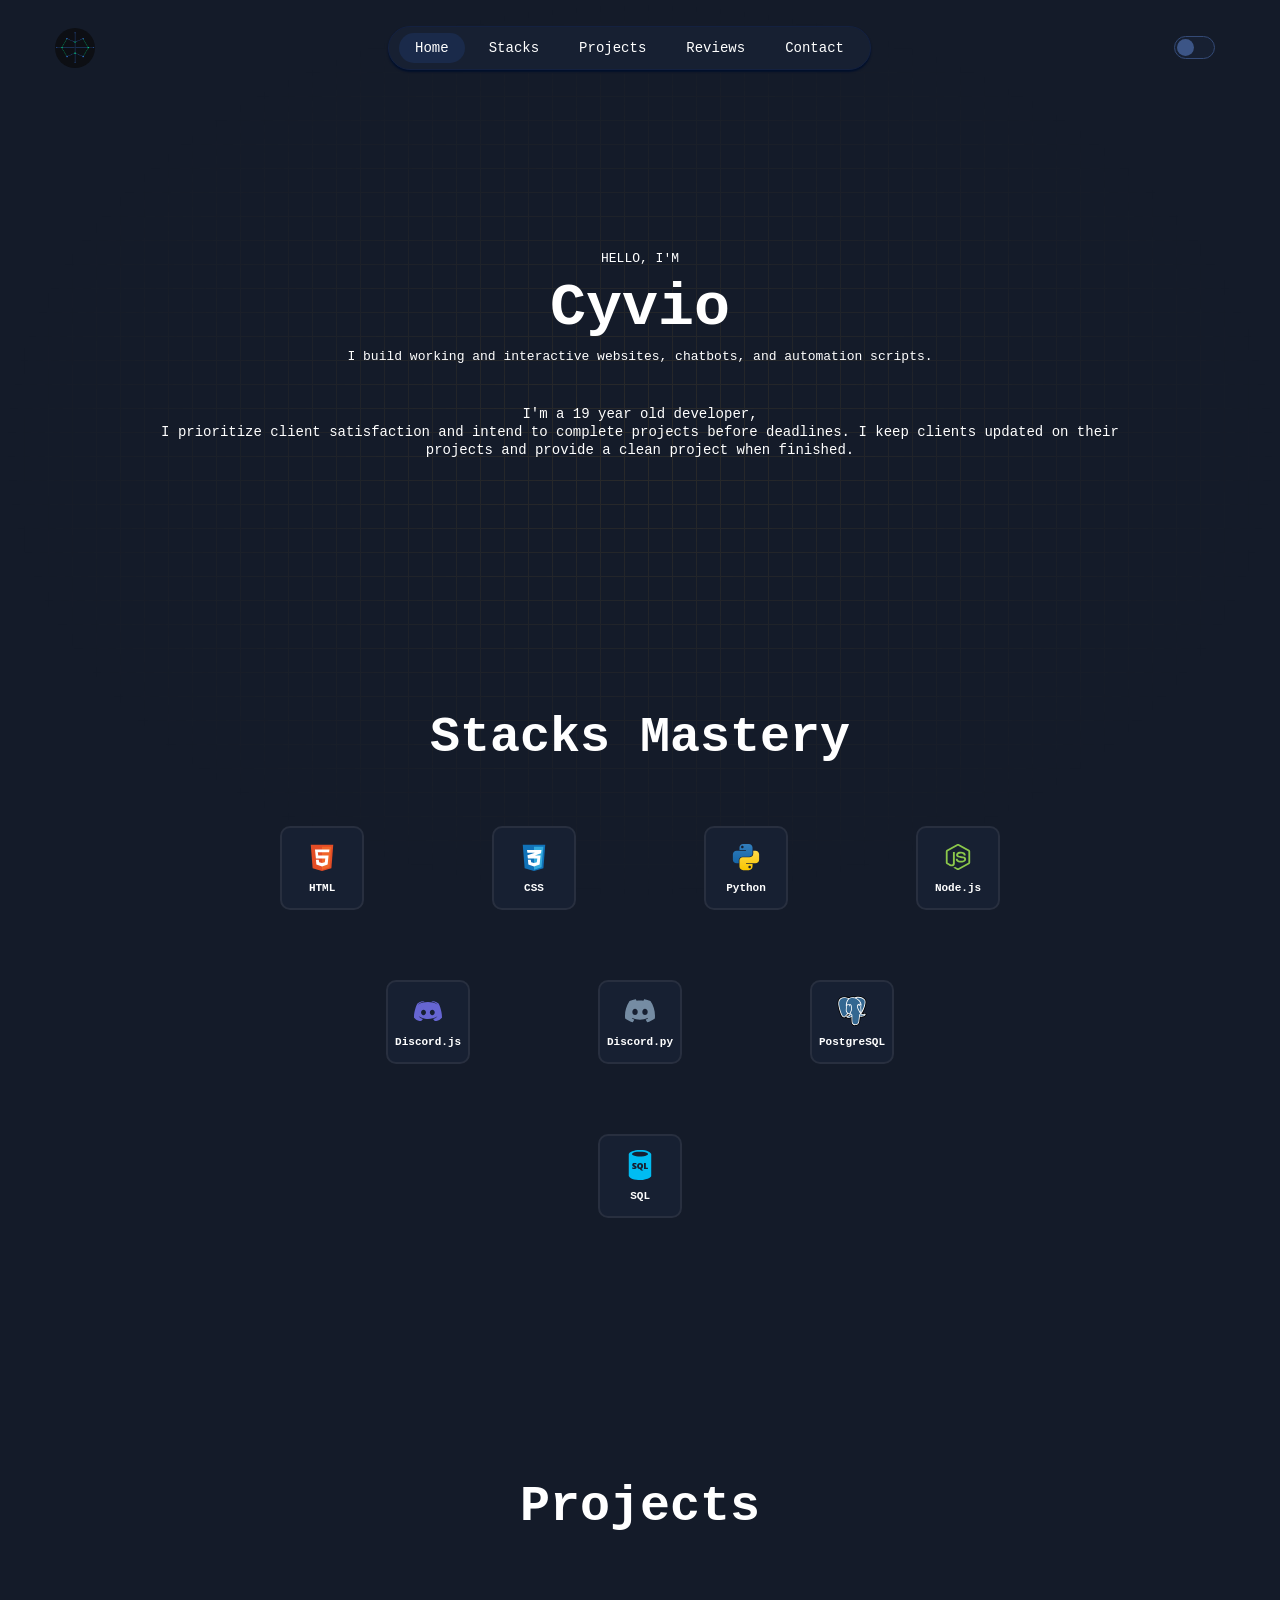
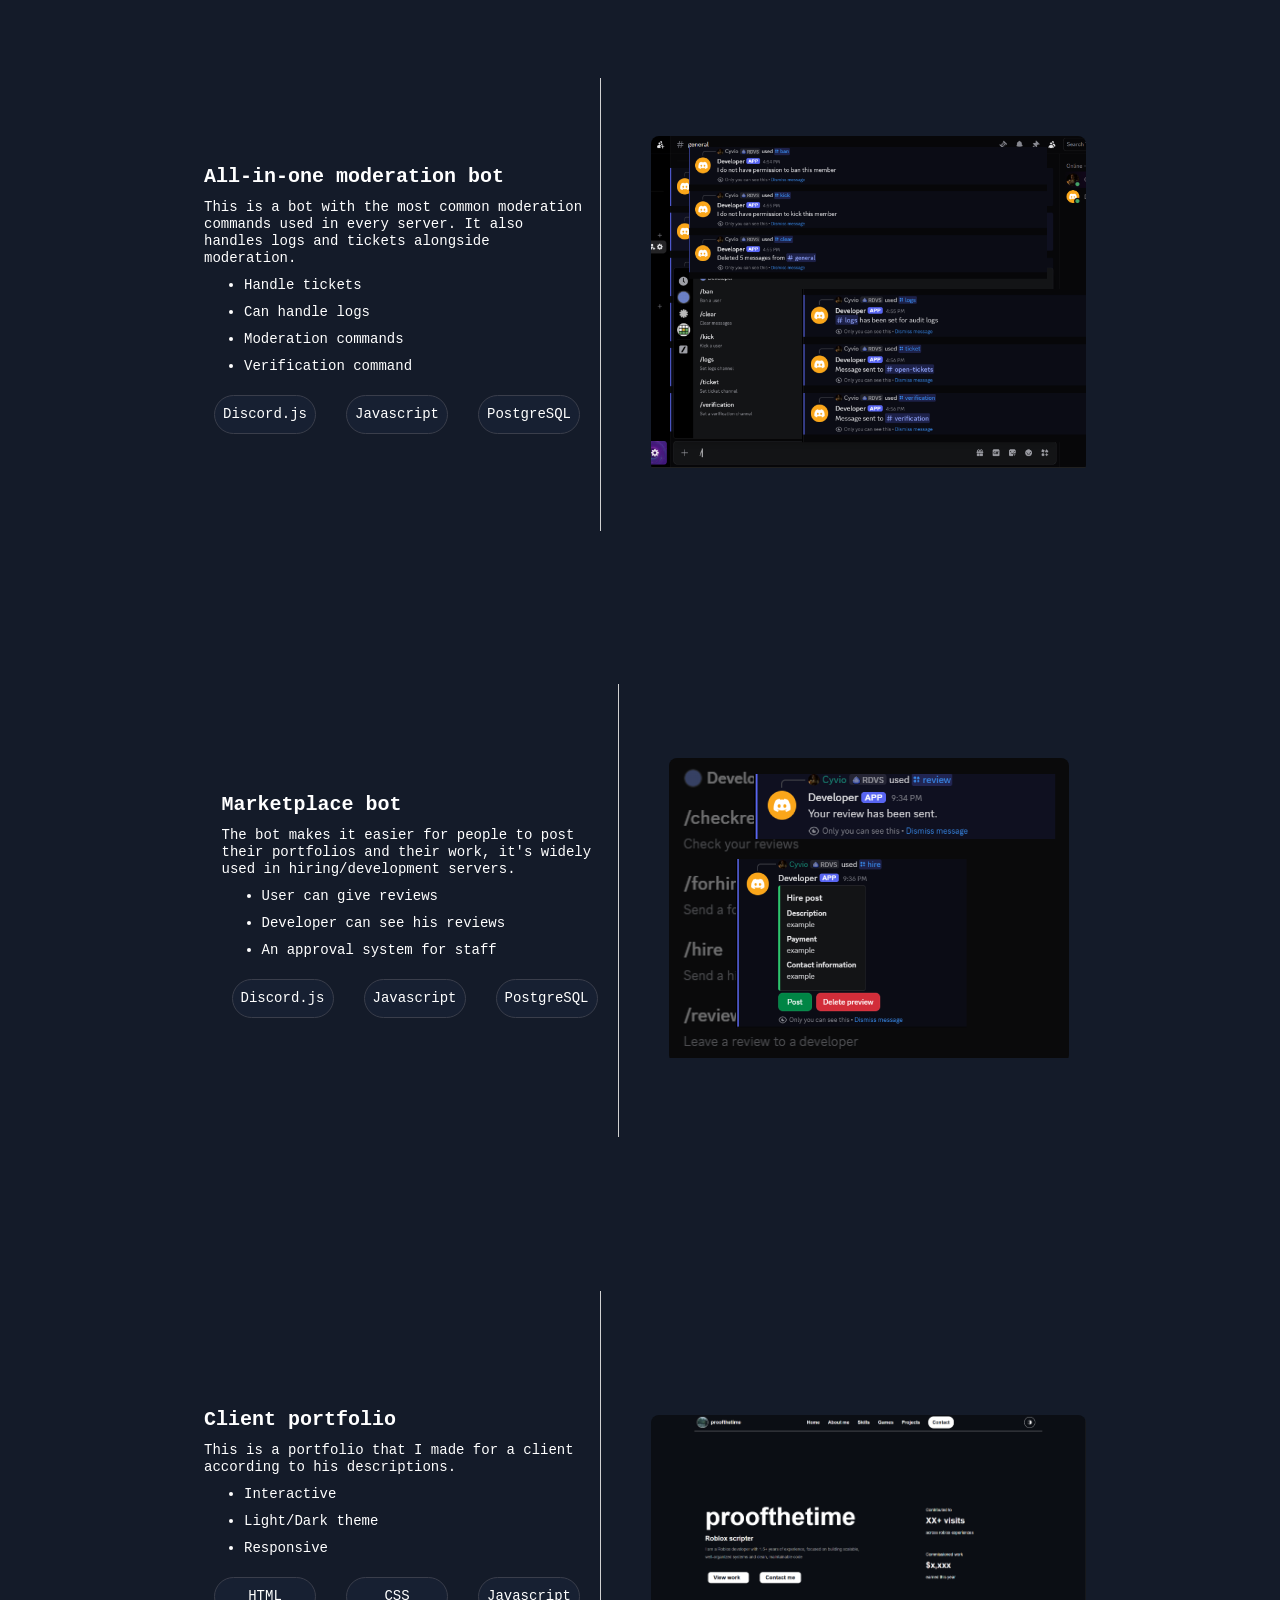
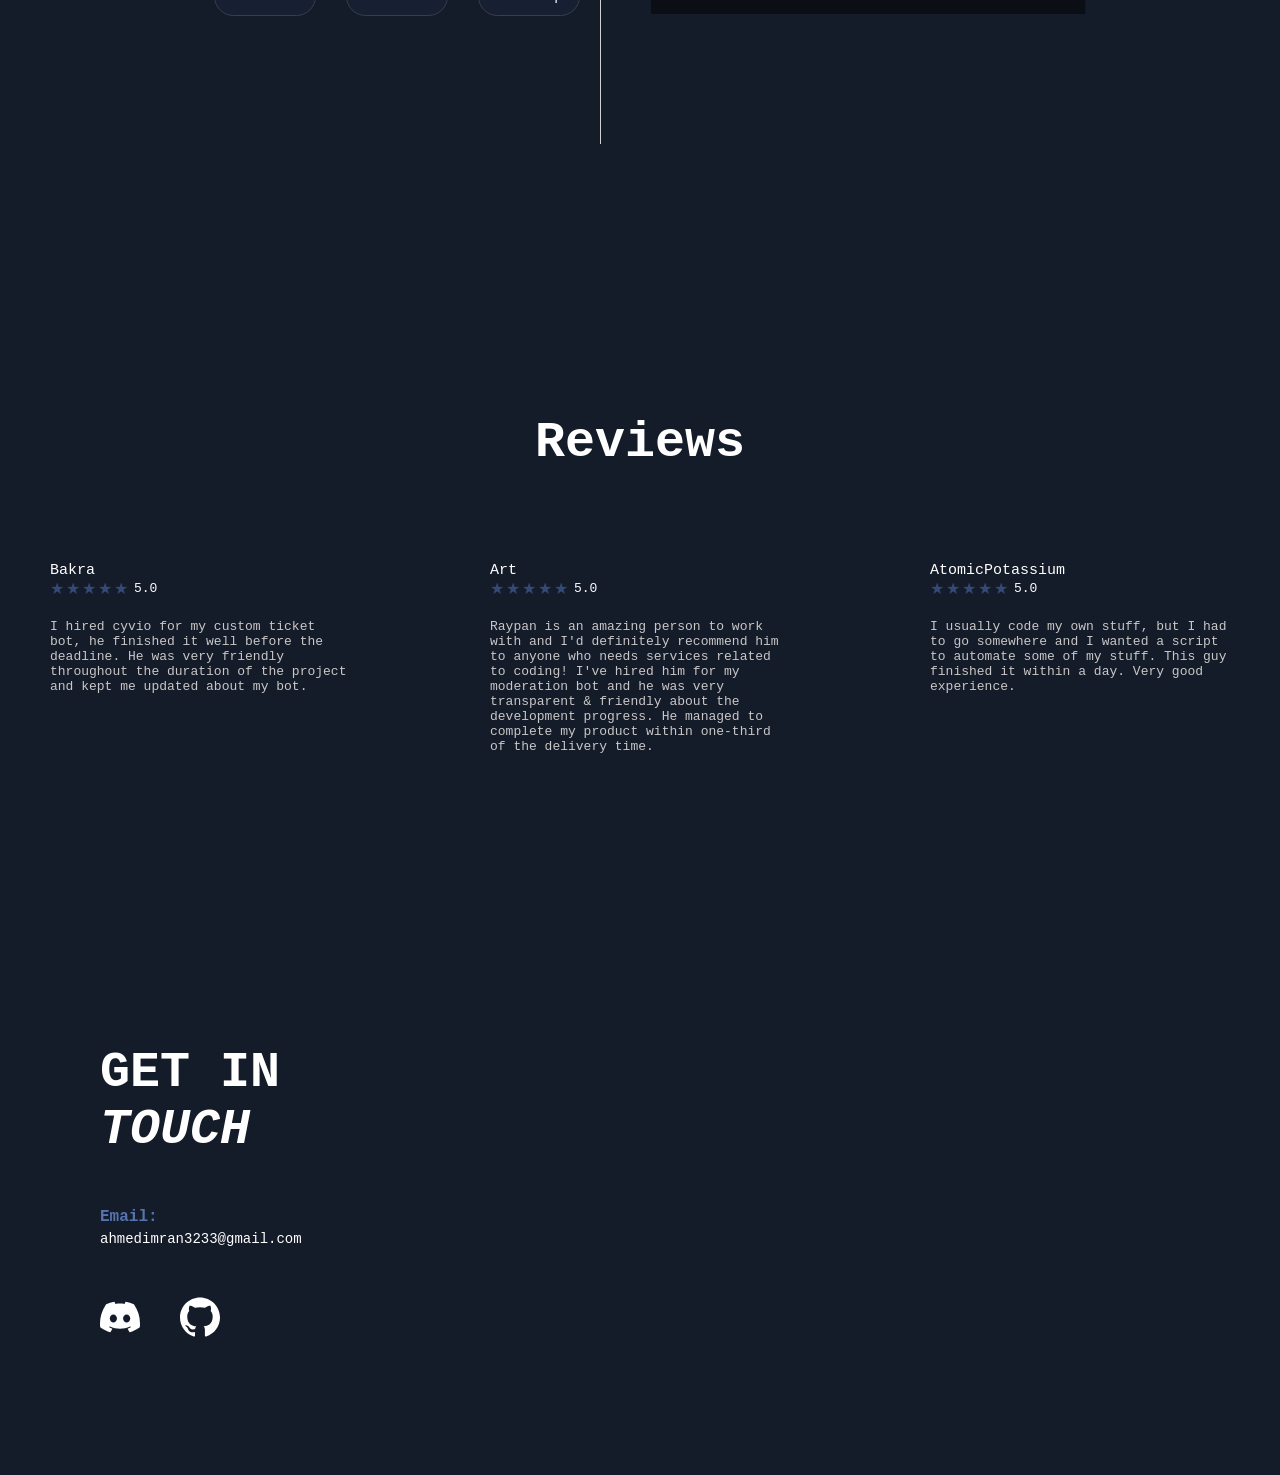
==== commit eede0591: "Added a link" ====
--- a/index.html
+++ b/index.html
@@ -174,7 +174,7 @@
                     </div>
                 </div>
                 <div class="project-image">
-                    <a href="https://www.youtube.com/watch?v=9udv-NxFIIE" target="_blank" rel="noopener noreferrer"><img src="./images/Client-portfolio.png" class="image" alt="bot-preview"></a>
+                    <a href="https://www.youtube.com/watch?v=dddPBgrmXgM" target="_blank" rel="noopener noreferrer"><img src="./images/Client-portfolio.png" class="image" alt="bot-preview"></a>
                 </div>
             </div>
         </div>
--- a/style.css
+++ b/style.css
@@ -158,7 +158,6 @@
   display: flex;
   flex-direction: row;
   justify-content: space-between;
-  align-items: center;
   padding: 26px 55px;
   gap: 30px;
   z-index: 100;
@@ -319,10 +318,7 @@
   justify-content: center;
   align-items: center;
   gap: 40px;
-  width: 100%;
-  max-width: 1200px;
-  margin: 0 auto;    
-  padding: 0 24px;
+  width: auto;
 }
 
 .main-username {
@@ -388,7 +384,23 @@
   color: var(--description-color);
 }
 @media screen and (max-width: 1100px) {
-  
+  .hero-container {
+    align-items: flex-start;
+    margin-left: 10%;
+  }
+  .main-username,
+  .aboutme-description {
+    display: flex;
+    flex-direction: column;
+    align-items: flex-start;
+    text-align: left;
+  }
+  .hero-container .main-username .description {
+    text-align: left;
+  }
+  .aboutme-description .description {
+    text-align: left;
+  }
 }
 
 /* STACKS SECTION */
@@ -403,10 +415,7 @@
   flex-direction: column;
   align-items: center;
   gap: 50px;
-  width: 100%;
-  max-width: 1200px;
-  margin: 0 auto;    
-  padding: 0 24px;
+  width: auto;
 }
 
 .stacks-title .title {
@@ -420,7 +429,7 @@
 .stack-1 {
   display: flex;
   flex-direction: row;
-  justify-content: center;
+  justify-content: flex-start
   align-items: center;
   padding: 10px;
   gap: clamp(20px, 10vw, 200px);
@@ -430,7 +439,7 @@
 .stack-2 {
   display: flex;
   flex-direction: row;
-  justify-content: center;
+  justify-content: flex-start;
   align-items: center;
   padding: 10px;
   gap: clamp(20px, 10vw, 200px);
@@ -440,7 +449,7 @@
 .stack-3 {
   display: flex;
   flex-direction: row;
-  justify-content: center;
+  justify-content: flex-start;
   align-items: center;
   padding: 10px;
 
@@ -477,11 +486,18 @@
 .stack-name {
   font-size: 11px;
   font-weight: 600;
+}
+@media screen and (max-width: 1100px) {
+  .stacks-container {
+    align-items: flex-start;
+    margin-left: 10%;
+  }
 }
 @media screen and (max-width: 450px) {
   .stack-1,
   .stack-2 {
     flex-wrap: wrap;
+    align-items: flex-start;
   }
 }
 
@@ -497,8 +513,7 @@
   flex-direction: column;
   align-items: center;
   gap: 10px;
-  width: 100%;
-  max-width: 1200px;
+  width: auto;
   margin: 0 auto;    
   padding: 0 24px;
 }
@@ -626,6 +641,10 @@
   transform: scale(1.08);
 }
 @media screen and (max-width: 1100px) {
+  .projects-container {
+    align-items: flex-start;
+    margin-left: 10%;
+  }
   .projects-card {
     flex-direction: column-reverse;
     flex-wrap: wrap;
@@ -717,6 +736,10 @@
   max-width: 300px;
 }
 @media screen and (max-width: 1100px) {
+  .reviews-container {
+    align-items: flex-start;
+    margin-left: 10%;
+  }
   .review-card-row {
     flex-wrap: wrap;
     gap: 20px ;
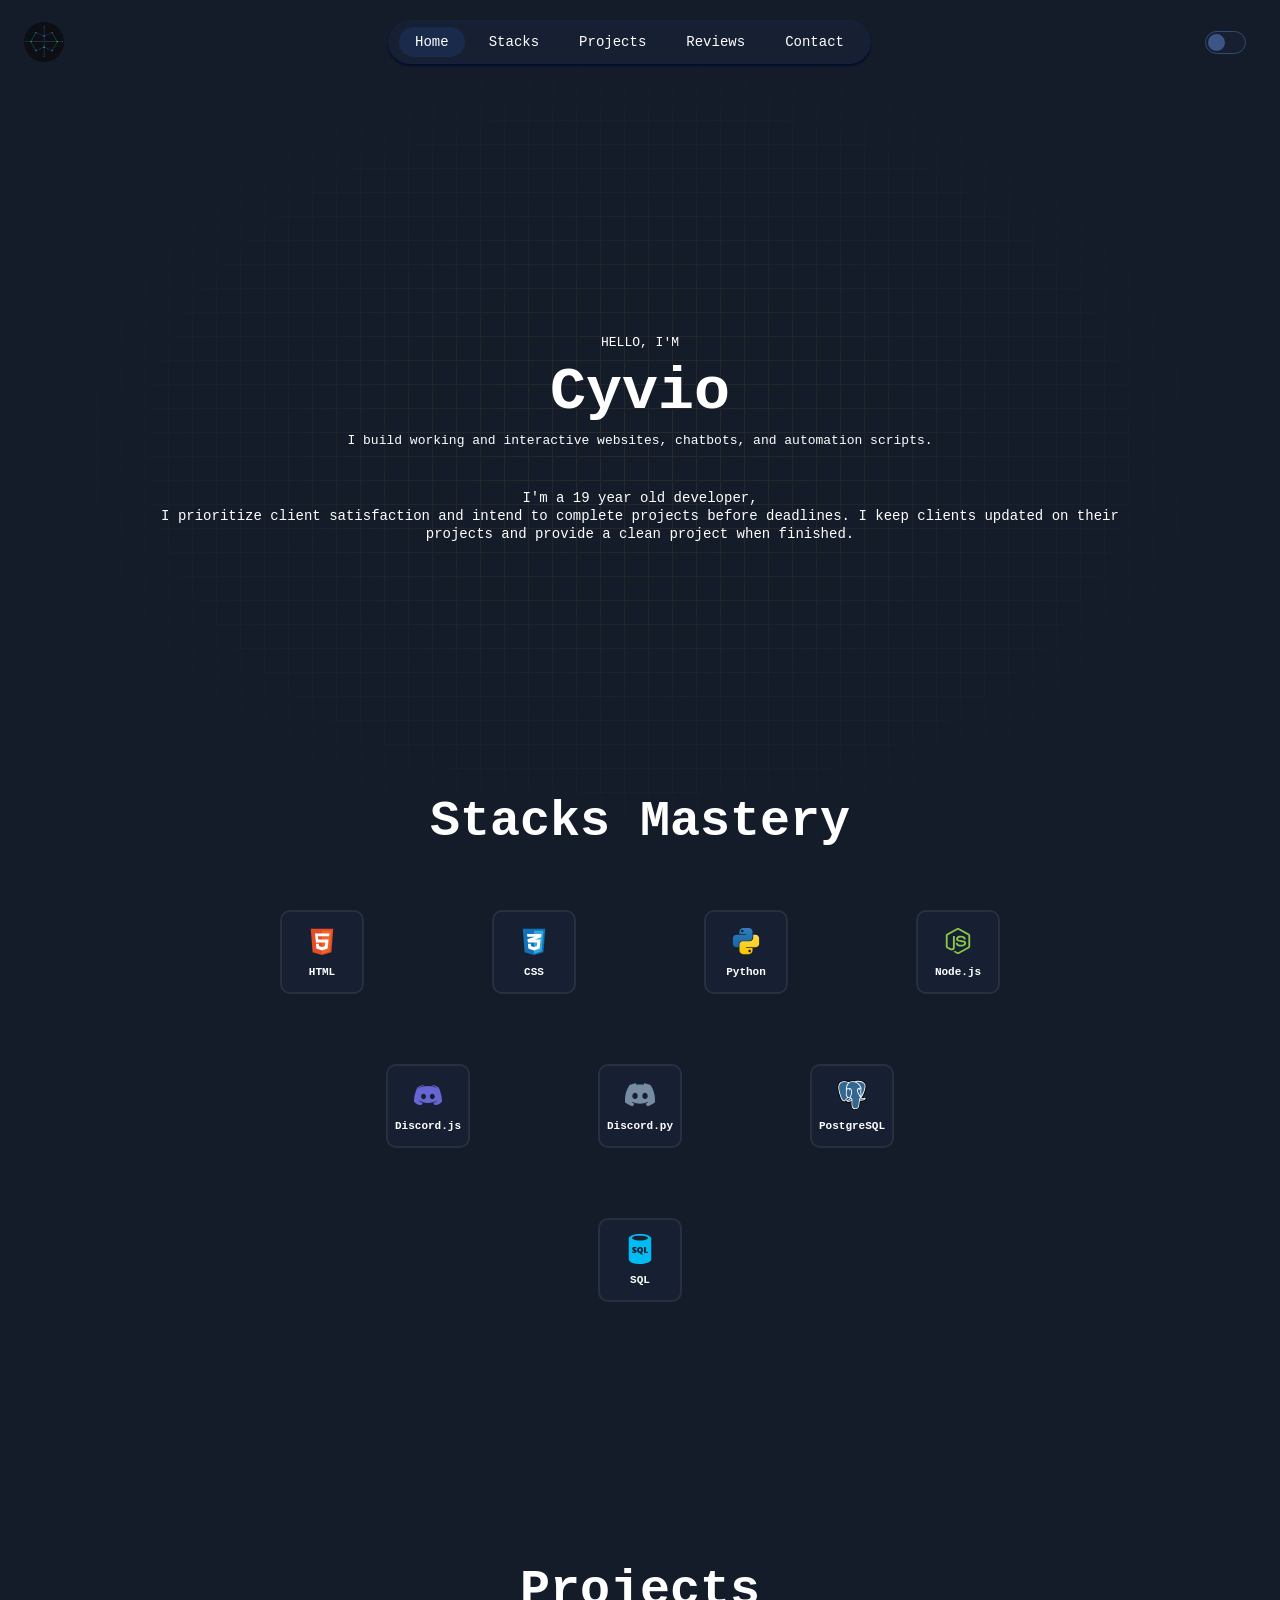
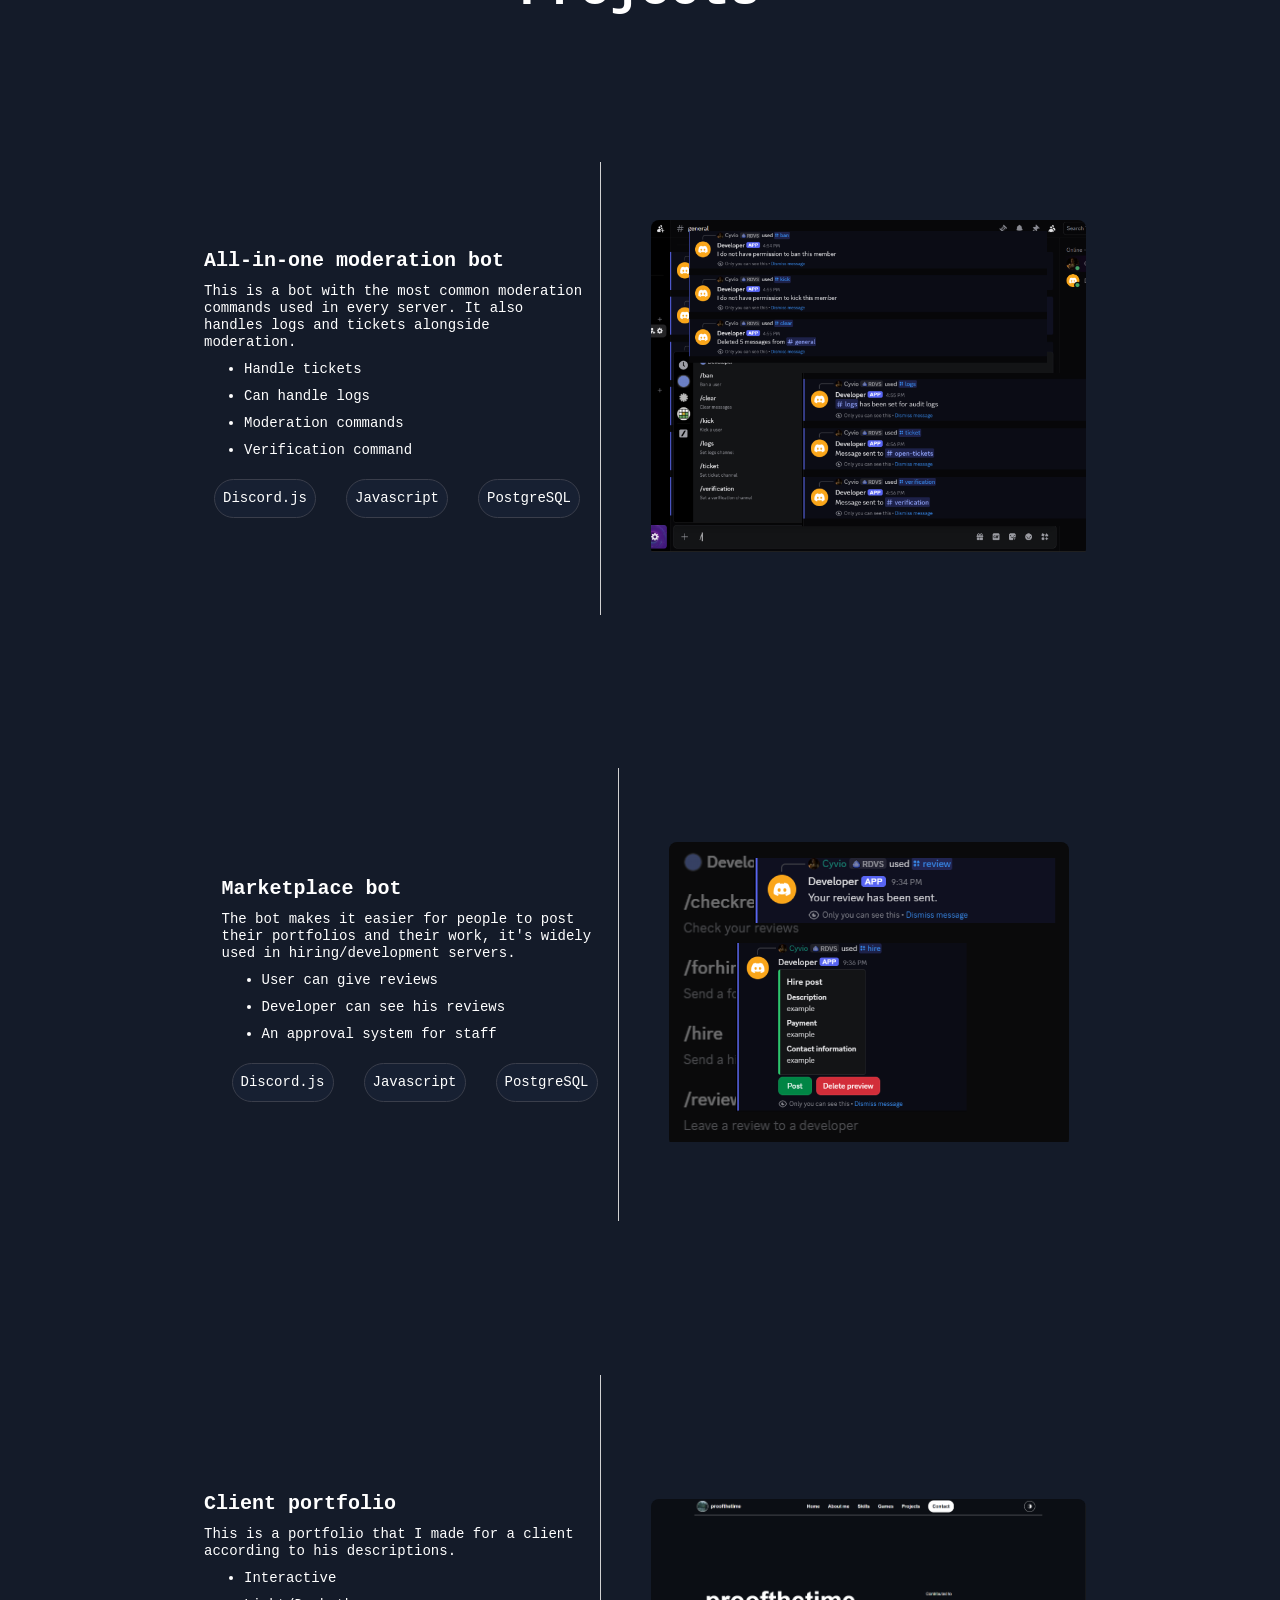
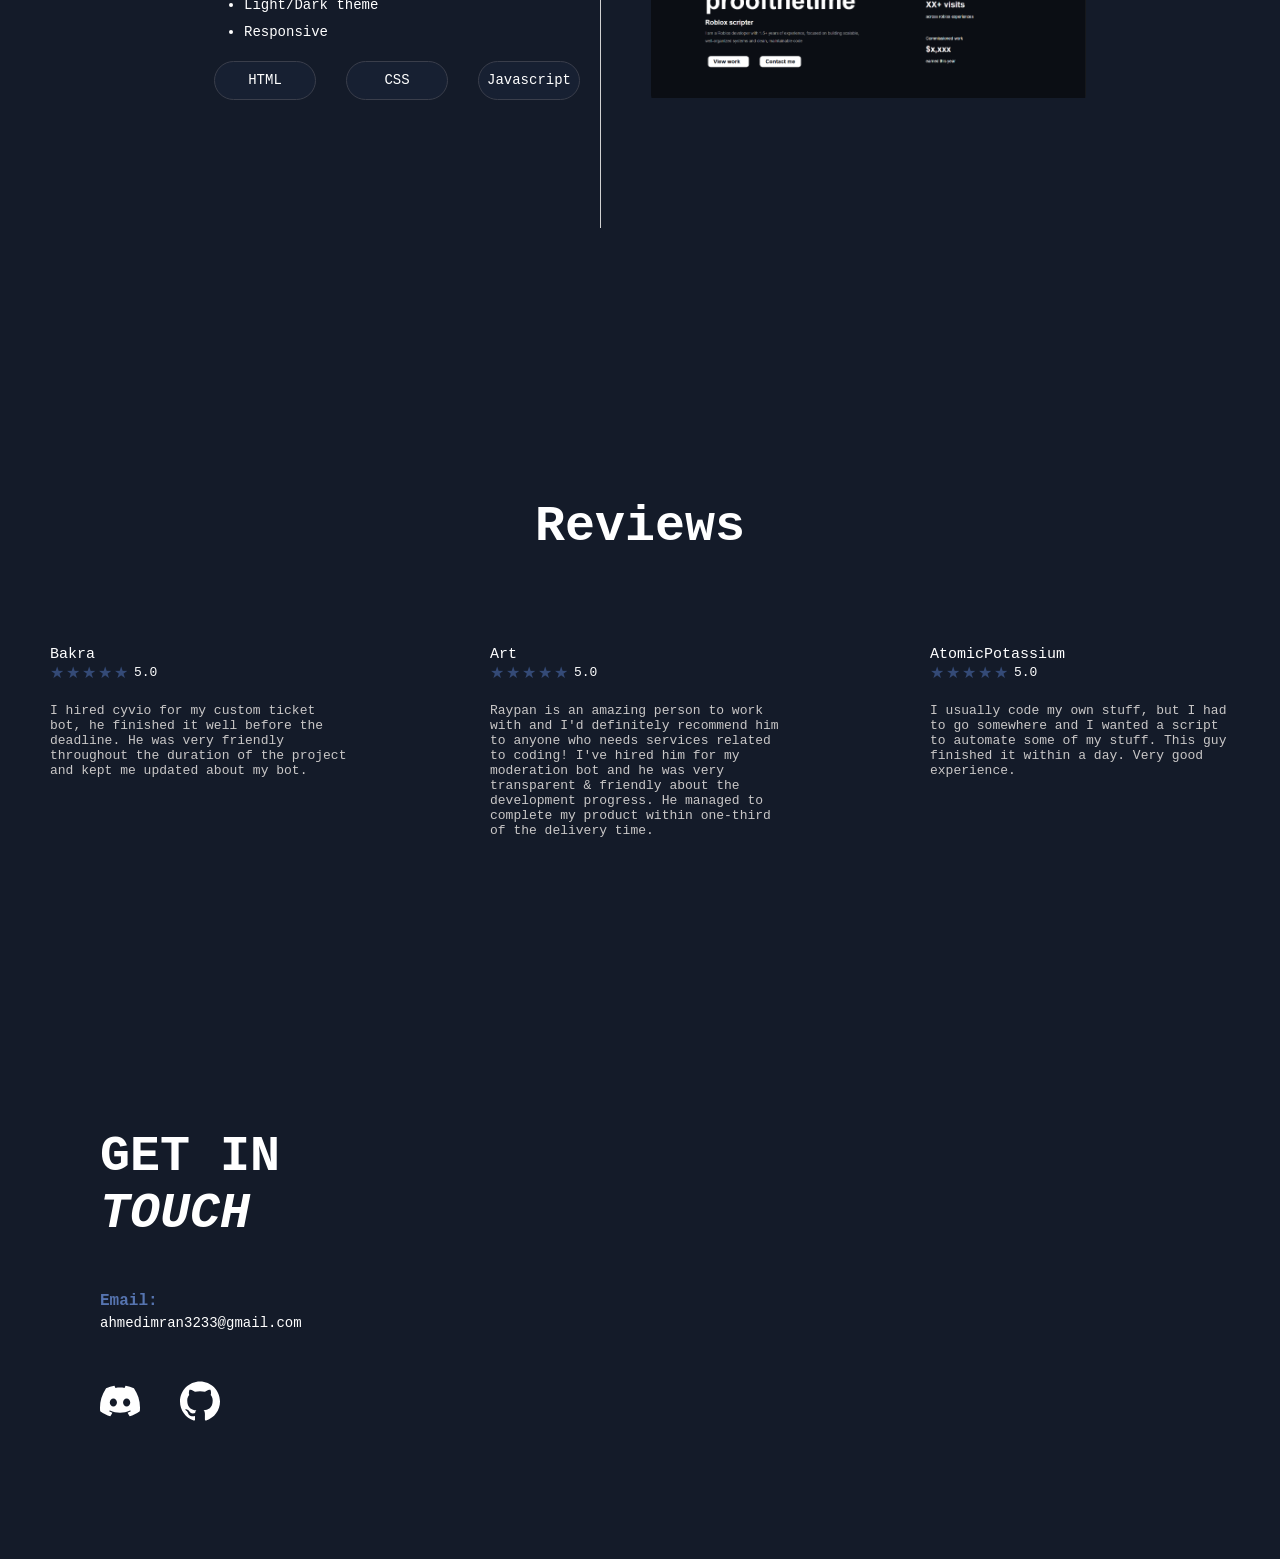
==== commit 2d7982c9: "Fixed responsiveness" ====
--- a/index.html
+++ b/index.html
@@ -10,11 +10,10 @@
   <body>
     <!-- Navigation bar -->
     <nav>
-        <div id="navigation-container" hidden>
+        <div id="navigation-container">
             <div class="avatar-container">
                 <img src="./images/Discord bot logo 2.png" alt="avatar" class="avatar">
             </div>
-            <button class="dropdown-menu">Menu</button>
             <div class="sections-container">
                 <a href="#hero-section" class="sections-button">Home</a>
                 <a href="#stacks-section" class="sections-button">Stacks</a>
@@ -22,6 +21,7 @@
                 <a href="#reviews-section" class="sections-button">Reviews</a>
                 <a href="#contacts-section" class="sections-button">Contact</a>
             </div>
+            <button class="dropdown-menu">Menu</button>
             <div class="theme-container">
                 <div class="btn-track">
                     <button class="theme-switch"></button>
--- a/style.css
+++ b/style.css
@@ -118,6 +118,7 @@
   font-family: "JetBrains Mono", monospace;
   transition: background-color 0.2s ease;
   padding-bottom: 10%;
+  overflow-x: hidden;
 }
 
 body::before {
@@ -150,19 +151,21 @@
 
 /* NAVIGATION BAR */
 
+nav {
+  width: 100%;
+  box-sizing: border-box;
+  background-color: var(--nav-bg);
+}
+
 #navigation-container {
-  position: fixed;
-  top: 0;
+  width: 100%;
+  max-width: 1280px;
+  margin: 0 auto;
+  padding: 20px 24px;
   box-sizing: border-box;
-
-  display: flex;
-  flex-direction: row;
+  display: flex;
   justify-content: space-between;
-  padding: 26px 55px;
-  gap: 30px;
-  z-index: 100;
-
-  width: 100%;
+  align-items: center;
 }
 
 .avatar-container {
@@ -429,7 +432,7 @@
 .stack-1 {
   display: flex;
   flex-direction: row;
-  justify-content: flex-start
+  justify-content: flex-start;
   align-items: center;
   padding: 10px;
   gap: clamp(20px, 10vw, 200px);
